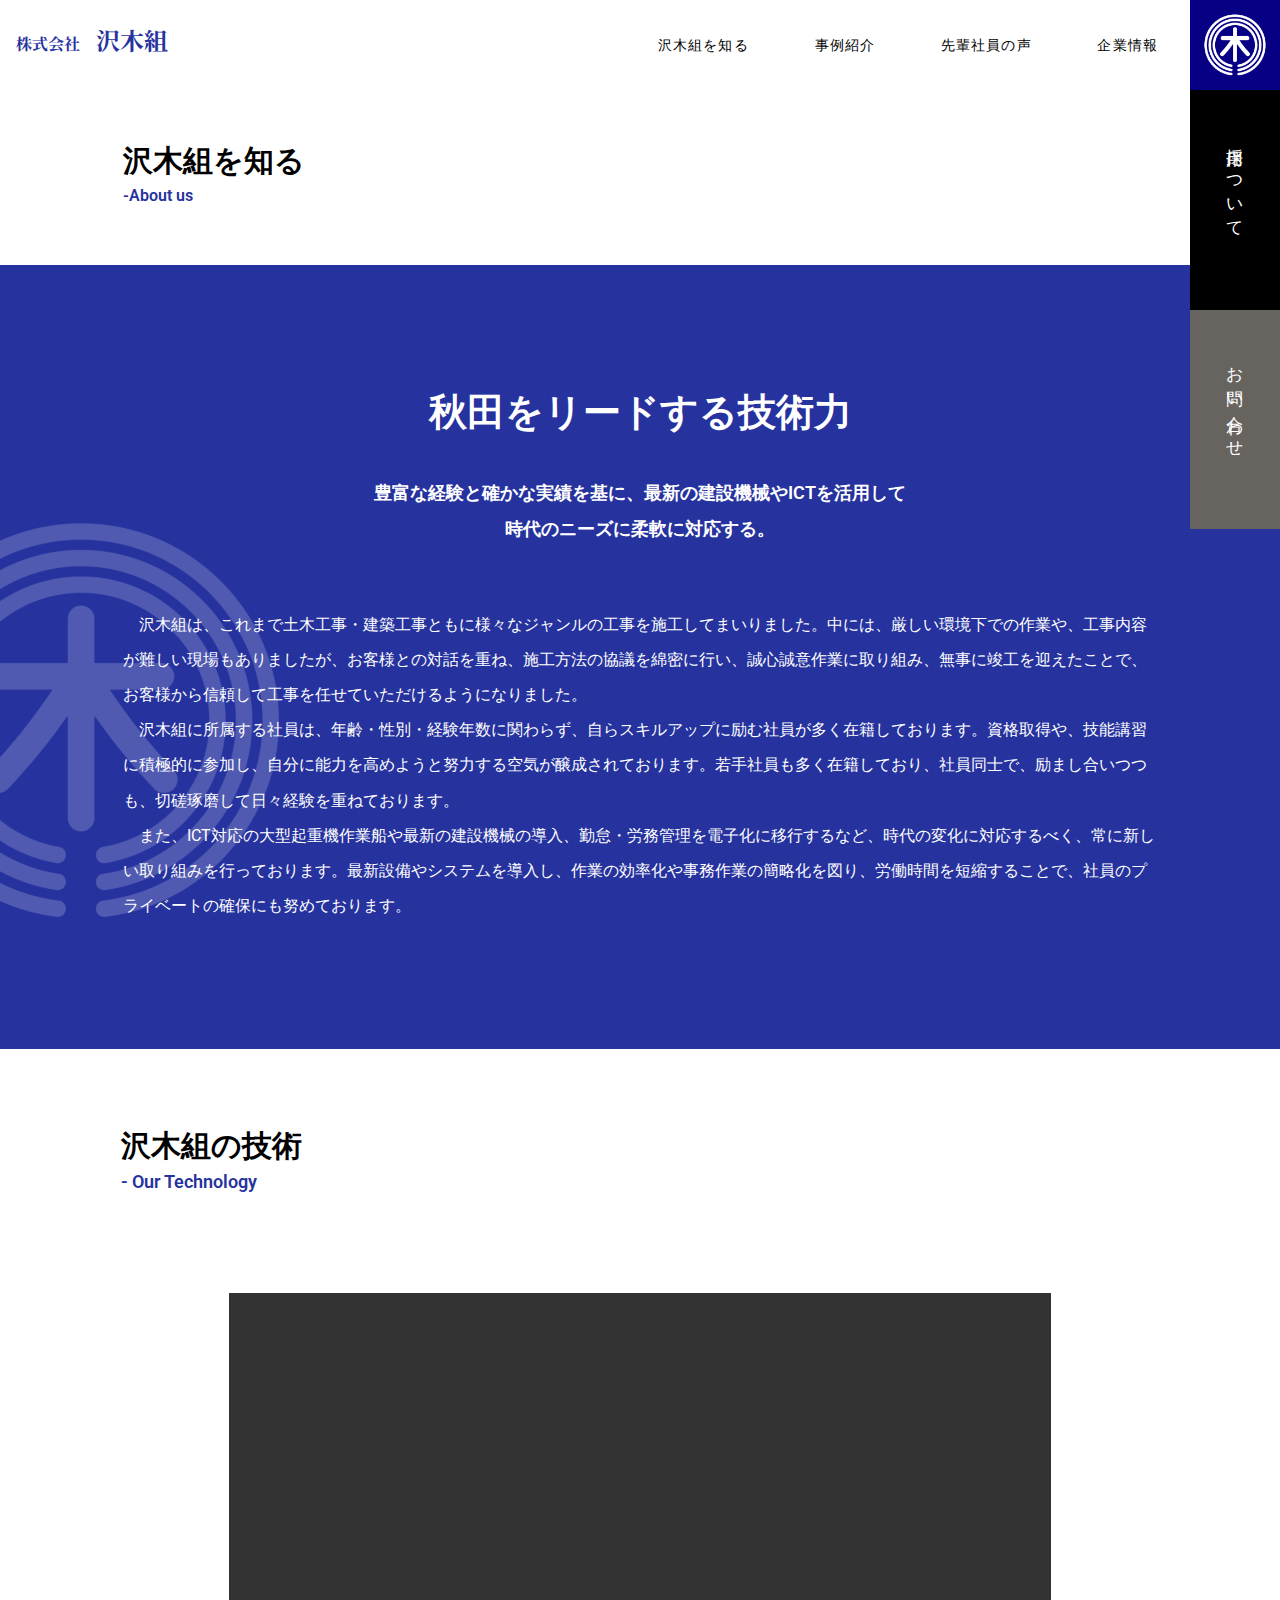
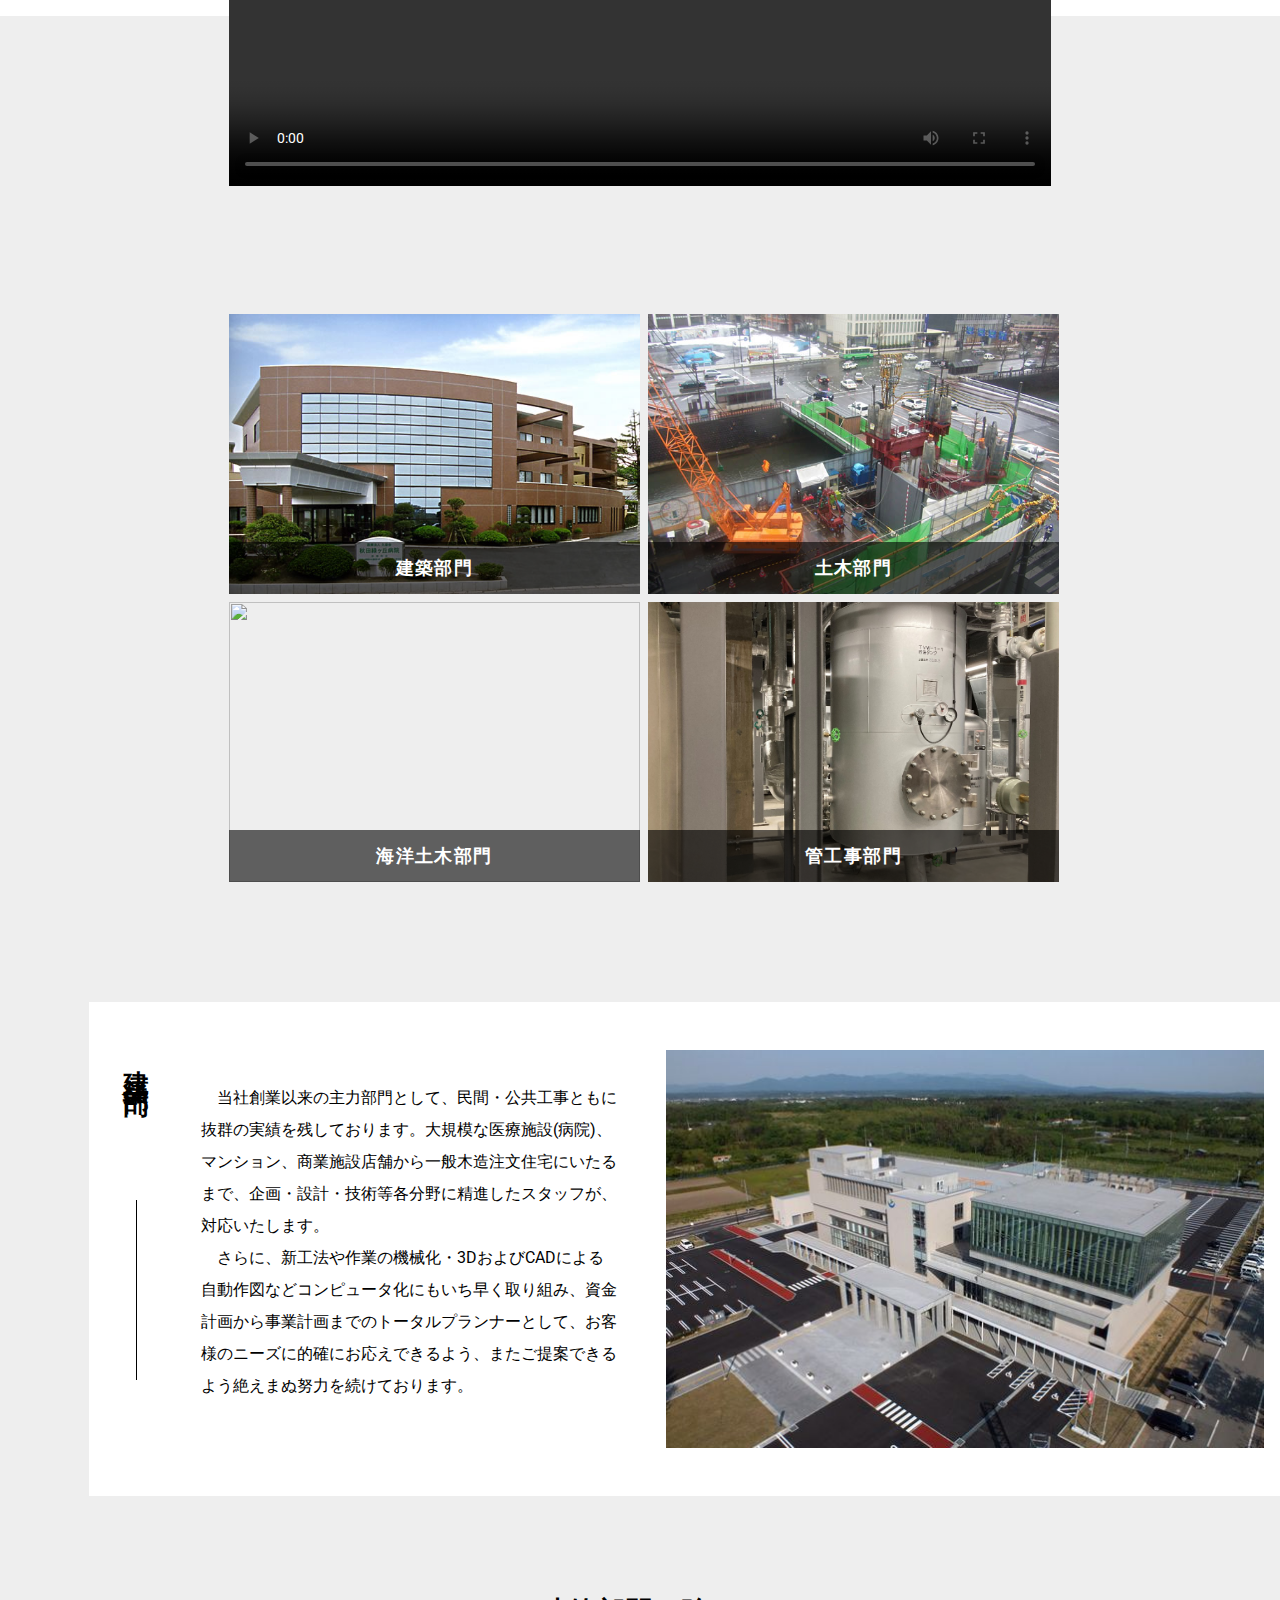
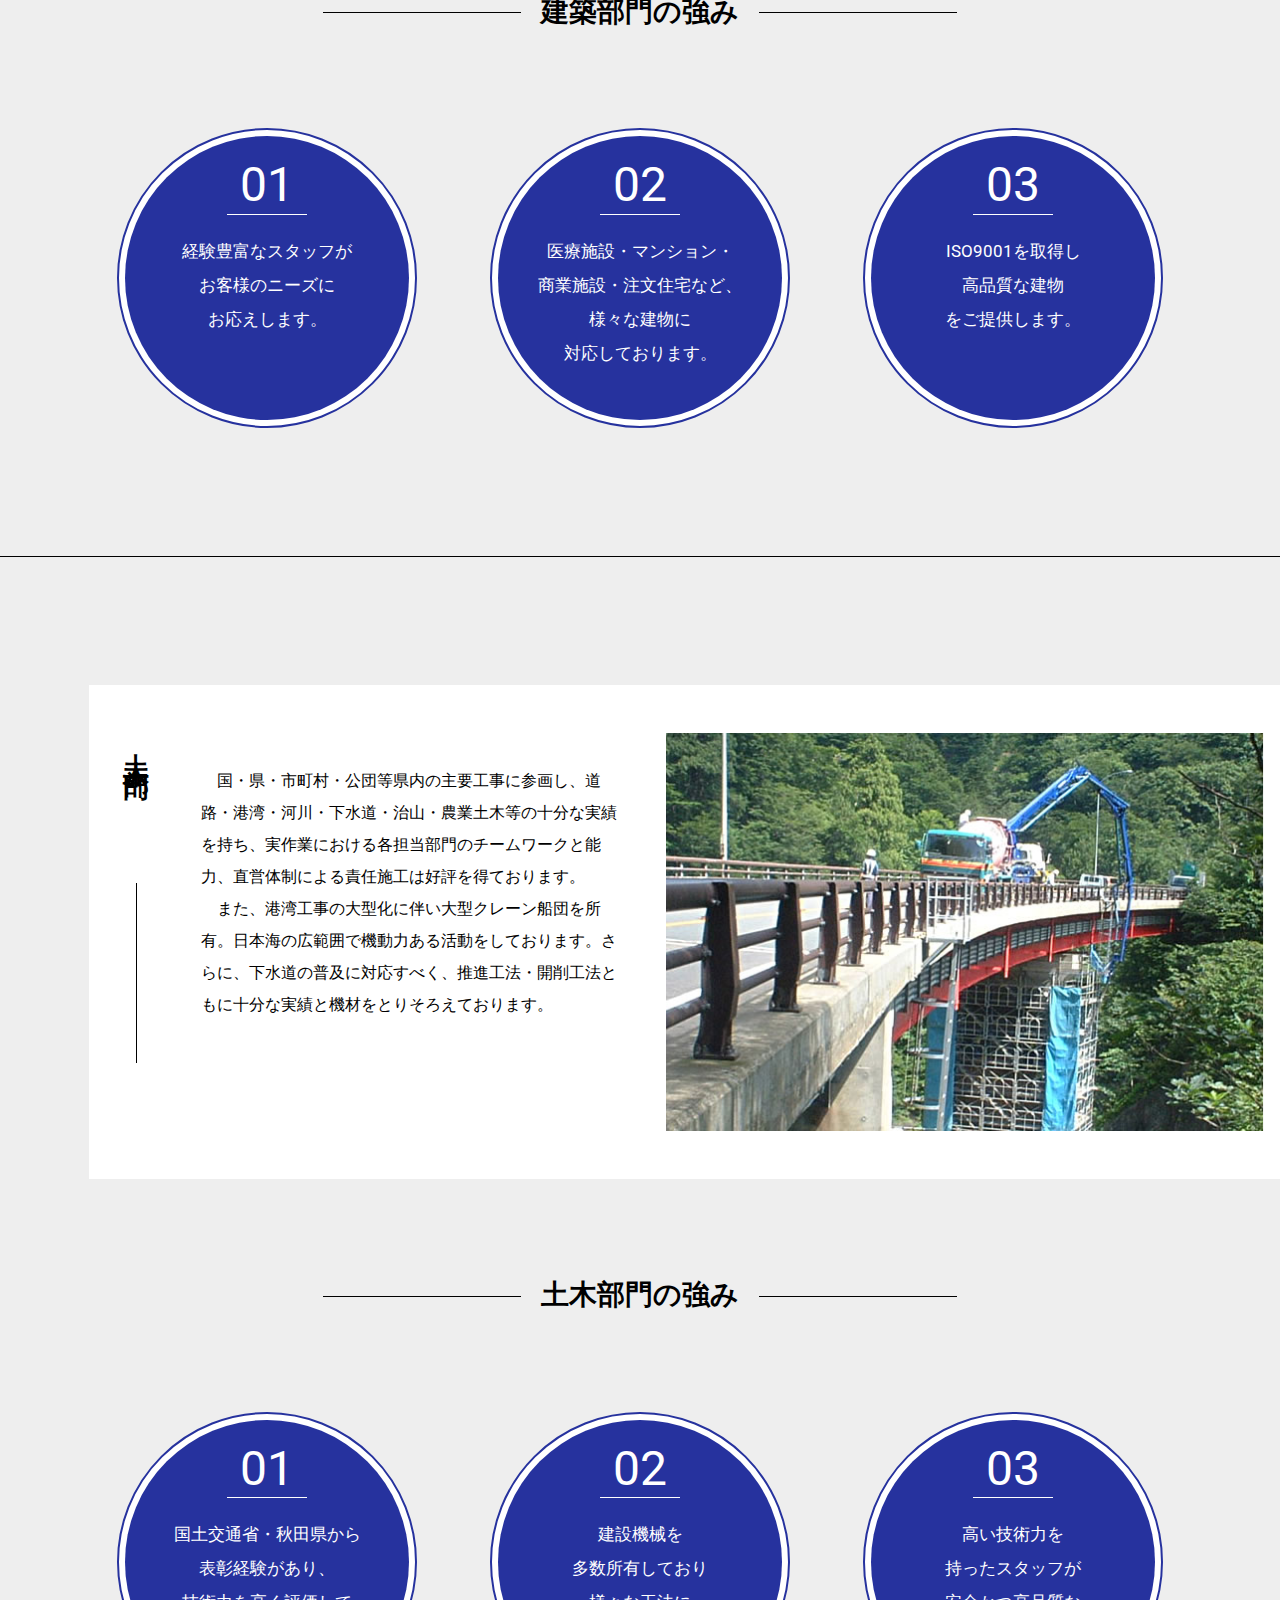
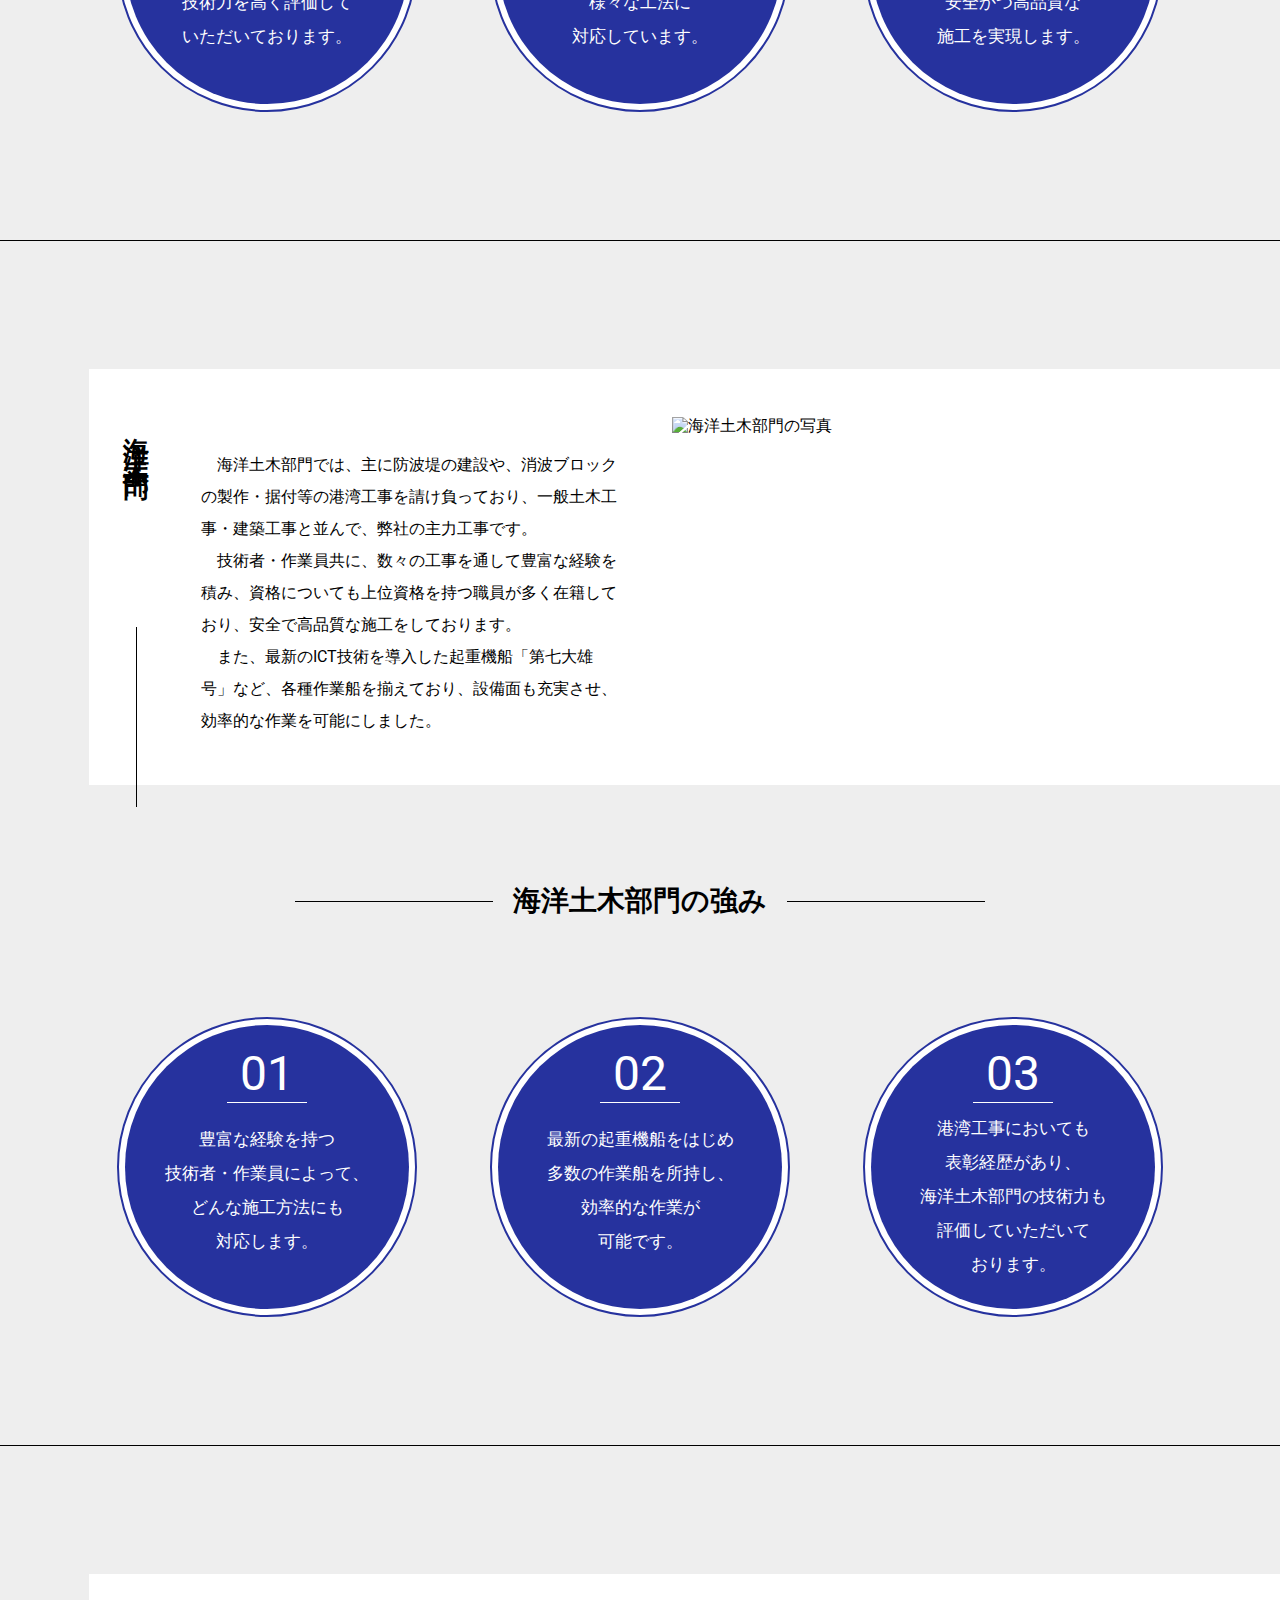
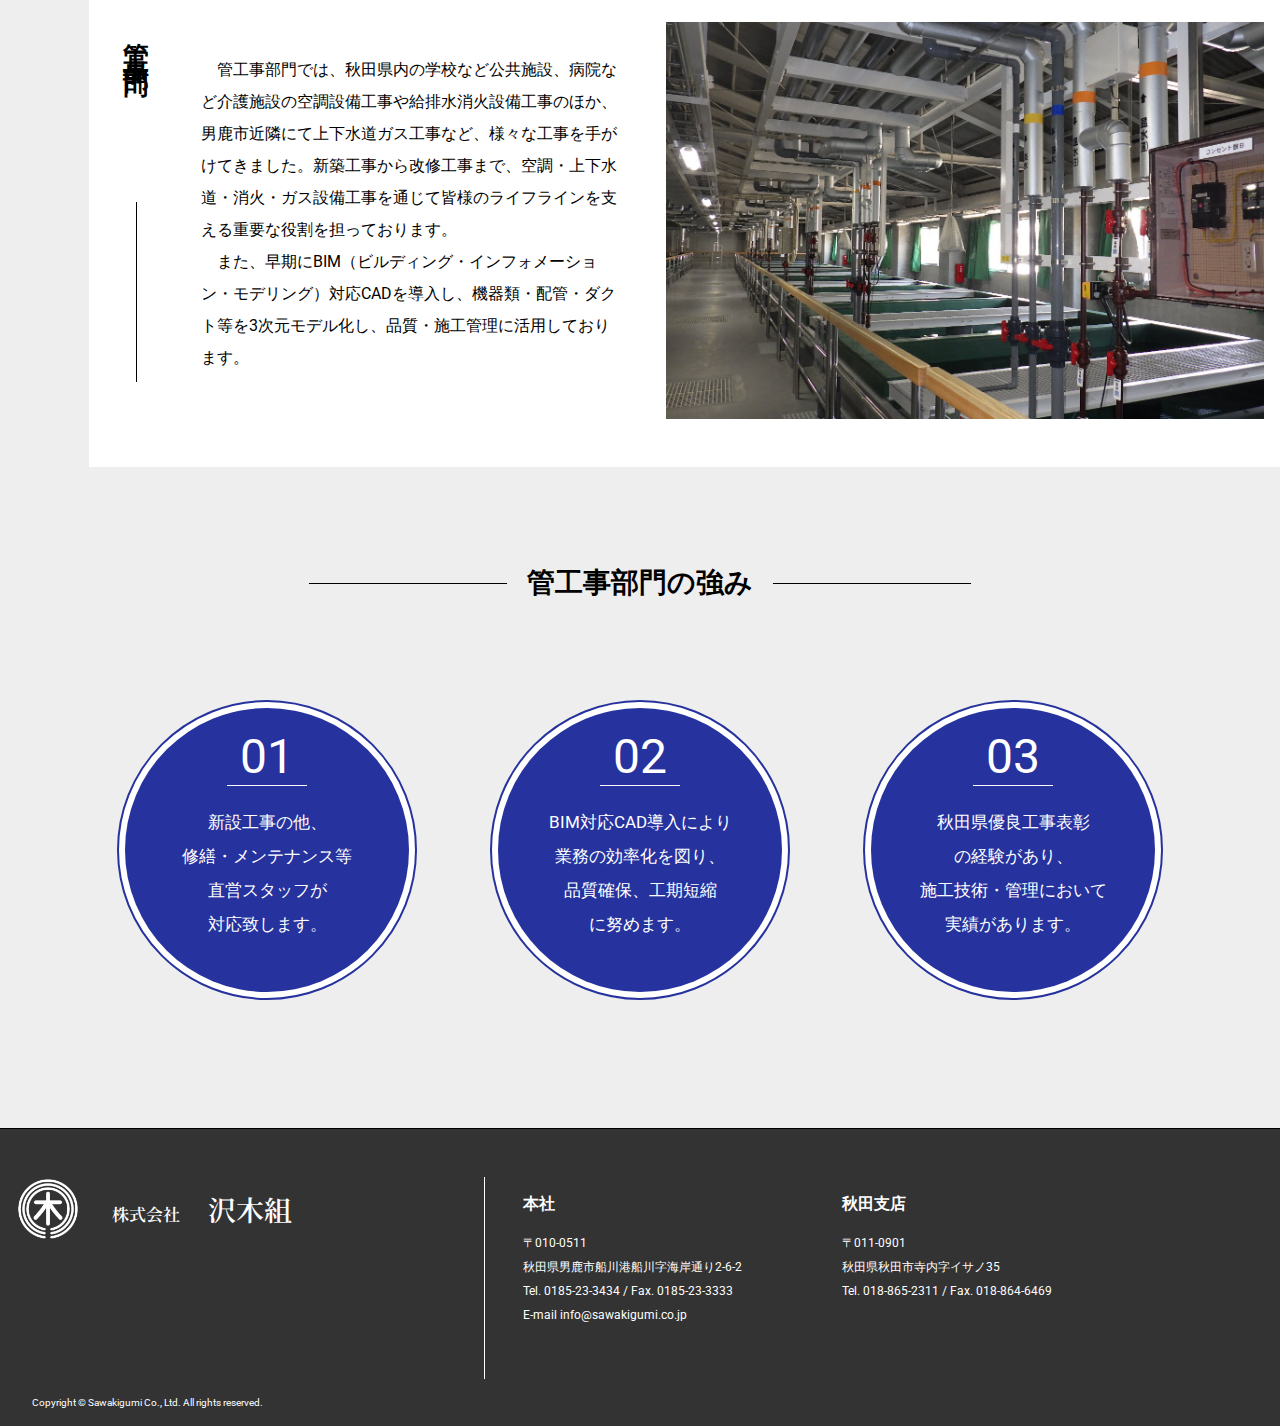
==== page/about.html @ 979fb6de "first" ====
<!DOCTYPE html>
<html lang="ja">

<head>
  <meta charset="UTF-8" />
  <meta http-equiv="X-UA-Compatible" content="IE=edge">
  <meta name="viewport" content="width=device-width, initial-scale=1">
  <title>株式会社　沢木組</title>
  <meta name="description" content="ページの説明">
  <meta property="og:url" content="https://">
  <meta property="og:type" content="website">
  <meta property="og:title" content="２０字以内">
  <meta property="og:description" content="９０字程度">
  <meta property="og:site_name" content="株式会社　沢木組">
  <meta property="og:image" content="シェア時画像url">
  <meta property="og:image:width" content="1200">
  <meta property="og:image:height" content="630">
  <link rel="icon" type="image/x-icon" sizes="32×32" href="../img/favicon.ico">
  <link rel="apple-touch-icon" sizes="180x180" href="../img/apple-touch-icon.png">
  <link rel="preconnect" href="https://fonts.googleapis.com">
  <link rel="preconnect" href="https://fonts.gstatic.com" crossorigin>
  <link
    href="https://fonts.googleapis.com/css2?family=Noto+Serif+JP:wght@400;500;600;700&family=Roboto:wght@400;500;700&display=swap"
    rel="stylesheet">
  <link rel="stylesheet" type="text/css" href="../css/reset.css">
  </link>
  <link rel="stylesheet" type="text/css" href="../css/style.css">
  </link>
  <link rel="stylesheet" type="text/css" href="../css/about.css">
  </link>
  <script src="https://code.jquery.com/jquery-3.6.3.min.js"
    integrity="sha256-pvPw+upLPUjgMXY0G+8O0xUf+/Im1MZjXxxgOcBQBXU=" crossorigin="anonymous">
    </script>
  <script type="text/javascript" src="../js/smooth-scroll.min.js"></script>
  <script src="../js/main.js"></script>
</head>

<body>
  <header class="header">
    <div class="header_top">
      <a href="home.html">
        <p class="header_title">
          株式会社　<span>沢木組</span>
        </p>
      </a>
      <div class="header_inner">
        <ul class="header_nav">
          <a href="about.html">
            <li>沢木組を知る</li>
          </a>
          <a href="jirei01.html">
            <li>事例紹介</li>
          </a>
          <a href="category.html">
            <li>先輩社員の声</li>
          </a>
          <a href="company.html">
            <li>企業情報</li>
          </a>
        </ul>
        <div>
          <a href="home.html" class="header_logo">
            <img src="../img/logo-icon-b.png" alt="ロゴ画像です">
          </a>
        </div>
      </div>
    </div>
    <div class="side">
      <ul class="side_nav">
        <li><a href="recruit.html">採用について</a></li>
        <li class="_gray"><a href="contact1.html">お問い合わせ</a></li>
      </ul>
    </div>
  </header>
  <header class="hamburger">
    <div class="openbtn">
      <span></span><span></span><span></span>
    </div>
    <nav class="gnav">
      <a href="home.html">
        
      </a>
      <ul class="list">
        <li class="list_item"><a href="about.html">ABOUT US</a></li>
        <li class="list_item"><a href="service.html">SERVICE</a></li>
        <li class="list_item"><a href="works.html">WORKS</a></li>
        <li class="list_item"><a href="topics.html">TOPICS</a></li>
        <li class="list_item"><a href="contact.html">CONTACT</a></li>
      </ul>
    </nav>
  </header>
  <main>
    <div class="breadcrumbs _white">
      <h1>沢木組を知る</h1>
      <p>-About us</p>
    </div>
    <div class="msg">
      <h2>秋田をリードする技術力</h2>
      <p class="msg_sub">
        豊富な経験と確かな実績を基に、最新の建設機械やICTを活用して<br>
        時代のニーズに柔軟に対応する。
      </p>
      <p class="msg_txt">
        　沢木組は、これまで土木工事・建築工事ともに様々なジャンルの工事を施工してまいりました。中には、厳しい環境下での作業や、工事内容が難しい現場もありましたが、お客様との対話を重ね、施工方法の協議を綿密に行い、誠心誠意作業に取り組み、無事に竣工を迎えたことで、お客様から信頼して工事を任せていただけるようになりました。<br>
        　沢木組に所属する社員は、年齢・性別・経験年数に関わらず、自らスキルアップに励む社員が多く在籍しております。資格取得や、技能講習に積極的に参加し、自分に能力を高めようと努力する空気が醸成されております。若手社員も多く在籍しており、社員同士で、励まし合いつつも、切磋琢磨して日々経験を重ねております。<br>
        　また、ICT対応の大型起重機作業船や最新の建設機械の導入、勤怠・労務管理を電子化に移行するなど、時代の変化に対応するべく、常に新しい取り組みを行っております。最新設備やシステムを導入し、作業の効率化や事務作業の簡略化を図り、労働時間を短縮することで、社員のプライベートの確保にも努めております。
      </p>
    </div>
    <div class="technology">
      <div class="technology_wrap">
        <div class="heading_l">
          <h2>沢木組の技術</h2>
          <p>- Our Technology</p>
        </div>
        <video playsinline controls class="subete_video" src="../movie/technology.mp4"></video>
        <ul class="technology_nav">
          <a href="#kenchiku">
            <li>
              <img src="../img/kenchiku1.jpeg" alt="">
              <p>建築部門</p>
            </li>
          </a>
          <a href="#doboku">
            <li>
              <img src="../img/doboku1.jpeg" alt="">
              <p>土木部門</p>
            </li>
          </a>
          <a href="#kaiyoudoboku">
            <li>
              <img src="../img/第七大雄号.jpg" alt="">
              <p>海洋土木部門</p>
            </li>
          </a>
          <a href="#kankouji">
            <li>
              <img src="../img/kankouji1.jpeg" alt="">
              <p>管工事部門</p>
            </li>
          </a>
        </ul>
      </div>
    </div>
    <div id="kenchiku" class="bumon">
      <div class="bumon_sec">
        <h3 class="bumon_title">建築部門</h3>
        <p class="bumon_txt">
          　当社創業以来の主力部門として、民間・公共工事ともに抜群の実績を残しております。大規模な医療施設(病院)、マンション、商業施設店舗から一般木造注文住宅にいたるまで、企画・設計・技術等各分野に精進したスタッフが、対応いたします。<br>
          　さらに、新工法や作業の機械化・3DおよびCADによる自動作図などコンピュータ化にもいち早く取り組み、資金計画から事業計画までのトータルプランナーとして、お客様のニーズに的確にお応えできるよう、またご提案できるよう絶えまぬ努力を続けております。
        </p>
        <img src="../img/kenchiku2.jpeg" alt="建築部門の写真" class="bumon_img">
      </div>
    </div>
    <div class="strong">
      <h3>建築部門の強み</h3>
      <ul class="strong_list">
        <li class="strong_item">
          <div class="strong_circle">
            <h4>01</h4>
            <p>
              経験豊富なスタッフが<br>
              お客様のニーズに<br>
              お応えします。
            </p>
          </div>
        </li>
        <li class="strong_item">
          <div class="strong_circle">
            <h4>02</h4>
            <p>
              医療施設・マンション・<br>
              商業施設・注文住宅など、<br>
              様々な建物に<br>
              対応しております。
            </p>
          </div>
        </li>
        <li class="strong_item">
          <div class="strong_circle">
            <h4>03</h4>
            <p>
              ISO9001を取得し<br>
              高品質な建物<br>
              をご提供します。
            </p>
          </div>
        </li>
      </ul>
    </div>
    <div id="doboku" class="bumon">
      <div class="bumon_sec">
        <h3 class="bumon_title">土木部門</h3>
        <p class="bumon_txt">
          　国・県・市町村・公団等県内の主要工事に参画し、道路・港湾・河川・下水道・治山・農業土木等の十分な実績を持ち、実作業における各担当部門のチームワークと能力、直営体制による責任施工は好評を得ております。<br>
          　また、港湾工事の大型化に伴い大型クレーン船団を所有。日本海の広範囲で機動力ある活動をしております。さらに、下水道の普及に対応すべく、推進工法・開削工法ともに十分な実績と機材をとりそろえております。
        </p>
        <img src="../img/doboku2.jpeg" alt="土木部門の写真" class="bumon_img">
      </div>
    </div>
    <div class="strong">
      <h3>土木部門の強み</h3>
      <ul class="strong_list">
        <li class="strong_item">
          <div class="strong_circle">
            <h4>01</h4>
            <p>
              国土交通省・秋田県から<br>
              表彰経験があり、<br>
              技術力を高く評価して<br>
              いただいております。
            </p>
          </div>
        </li>
        <li class="strong_item">
          <div class="strong_circle">
            <h4>02</h4>
            <p>
              建設機械を<br>
              多数所有しており<br>
              様々な工法に<br>
              対応しています。
            </p>
          </div>
        </li>
        <li class="strong_item">
          <div class="strong_circle">
            <h4>03</h4>
            <p>
              高い技術力を<br>
              持ったスタッフが<br>
              安全かつ高品質な<br>
              施工を実現します。
            </p>
          </div>
        </li>
      </ul>
    </div>
    <div id="kaiyoudoboku" class="bumon">
      <div class="bumon_sec">
        <h3 class="bumon_title kaiyoudoboku">海洋土木部門</h3>
        <p class="bumon_txt">
          　海洋土木部門では、主に防波堤の建設や、消波ブロックの製作・据付等の港湾工事を請け負っており、一般土木工事・建築工事と並んで、弊社の主力工事です。<br>
          　技術者・作業員共に、数々の工事を通して豊富な経験を積み、資格についても上位資格を持つ職員が多く在籍しており、安全で高品質な施工をしております。<br>
          　また、最新のICT技術を導入した起重機船「第七大雄号」など、各種作業船を揃えており、設備面も充実させ、効率的な作業を可能にしました。

        </p>
        <img src="../img/kaiyoudoboku2.jpg" alt="海洋土木部門の写真" class="bumon_img">
      </div>
    </div>
    <div class="strong">
      <h3>海洋土木部門の強み</h3>
      <ul class="strong_list">
        <li class="strong_item">
          <div class="strong_circle">
            <h4>01</h4>
            <p>
              豊富な経験を持つ<br>
              技術者・作業員によって、<br>
              どんな施工方法にも<br>
              対応します。
            </p>
          </div>
        </li>
        <li class="strong_item">
          <div class="strong_circle">
            <h4>02</h4>
            <p>
              最新の起重機船をはじめ<br>
              多数の作業船を所持し、<br>
              効率的な作業が<br>
              可能です。
            </p>
          </div>
        </li>
        <li class="strong_item">
          <div class="strong_circle">
            <h4>03</h4>
            <p class="_long">
              港湾工事においても<br>
              表彰経歴があり、<br>
              海洋土木部門の技術力も<br>
              評価していただいて<br>
              おります。
            </p>
          </div>
        </li>
      </ul>
    </div>
    <div id="kankouji" class="bumon">
      <div class="bumon_sec">
        <h3 class="bumon_title kankouji">管工事部門</h3>
        <p class="bumon_txt">
          　管工事部門では、秋田県内の学校など公共施設、病院など介護施設の空調設備工事や給排水消火設備工事のほか、男鹿市近隣にて上下水道ガス工事など、様々な工事を手がけてきました。新築工事から改修工事まで、空調・上下水道・消火・ガス設備工事を通じて皆様のライフラインを支える重要な役割を担っております。<br>
          　また、早期にBIM（ビルディング・インフォメーション・モデリング）対応CADを導入し、機器類・配管・ダクト等を3次元モデル化し、品質・施工管理に活用しております。
        </p>
        <img src="../img/kankouji2.jpg" alt="管工事部門の写真" class="bumon_img">
      </div>
    </div>
    <div class="strong">
      <h3>管工事部門の強み</h3>
      <ul class="strong_list">
        <li class="strong_item">
          <div class="strong_circle">
            <h4>01</h4>
            <p>
              新設工事の他、<br>
              修繕・メンテナンス等<br>
              直営スタッフが<br>
              対応致します。
            </p>
          </div>
        </li>
        <li class="strong_item">
          <div class="strong_circle">
            <h4>02</h4>
            <p>
              BIM対応CAD導入により<br>
              業務の効率化を図り、<br>
              品質確保、工期短縮<br>
              に努めます。
            </p>
          </div>
        </li>
        <li class="strong_item">
          <div class="strong_circle">
            <h4>03</h4>
            <p>
              秋田県優良工事表彰<br>
              の経験があり、<br>
              施工技術・管理において<br>
              実績があります。
            </p>
          </div>
        </li>
      </ul>
    </div>

  </main>
  <footer class="footer">
    <div class="footer_wrap">
      <img src="../img/logo-icon-g.png" alt="会社のロゴです" class="footer_logo">
      <p class="footer_company">株式会社<span>　沢木組</span></p>
      <div class="footer_right">
        <div class="footer_honsya">
          <h3>本社</h3>
          <p>
            〒010-0511<br>
            秋田県男鹿市船川港船川字海岸通り2-6-2<br>
            Tel. 0185-23-3434 / Fax. 0185-23-3333<br>
            E-mail info@sawakigumi.co.jp
          </p>
        </div>
        <div class="footer_shiten">
          <h3>秋田支店</h3>
          <p>
            〒011-0901<br>
            秋田県秋田市寺内字イサノ35<br>
            Tel. 018-865-2311 / Fax. 018-864-6469
          </p>
        </div>
      </div>
    </div>
    <p class="footer_copyright">Copyright © Sawakigumi Co., Ltd. All rights reserved.</p>
  </footer>
  </body>
  
  </html>
---- css/style.css ----
@charset "UTF-8";
@keyframes slideshow {
  /* 非表示状態からフェードインを開始する */
  0% {
    opacity: 0;
    transform: scale(1);
    /* ズームのための指定 */
  }
  /* フェードインを完了し完全表示する */
  6% {
    opacity: 1;
  }
  /* ここまで完全表示を維持したらフェードアウトを開始する */
  33% {
    opacity: 1;
  }
  /* フェードアウトを完了し非表示にする */
  44% {
    opacity: 0;
    transform: scale(1.1);
    /* ズームのための指定 */
  }
  100% {
    opacity: 0;
  }
}
@keyframes fadeIn {
  0% {
    opacity: 0;
  }
  100% {
    opacity: 1;
  }
}
@keyframes fadeOut {
  0% {
    opacity: 1;
  }
  100% {
    opacity: 0;
  }
}
.btn_blue {
  position: relative;
  color: #ffffff;
  font-size: 20px;
  font-size: 1.5625vw;
  font-weight: 600;
  letter-spacing: 0.1em;
  background-color: #26329E;
  padding: 0.9375vw;
  border: solid 0.234375vw #26329E;
  transition: 0.2s ease-in-out;
}
.btn_blue img {
  position: absolute;
  top: 50%;
  right: 1.09375vw;
  transform: translate(-50%, -50%);
  display: block;
  width: 1.25vw;
  height: 1.796875vw;
  transition: 0.2s ease-in-out;
}

.btn_blue:hover {
  color: #26329E;
  background-color: #ffffff;
}
.btn_blue:hover img:nth-of-type(2) {
  opacity: 0;
}

.heading_c {
  font-weight: 600;
}
.heading_c h2 {
  text-align: center;
  font-size: 48px;
  font-size: 3.75vw;
  padding-bottom: 1.40625vw;
}
.heading_c p {
  text-align: center;
  font-size: 24px;
  font-size: 1.875vw;
}

.heading_l {
  font-weight: 600;
}
.heading_l h2 {
  font-size: 30px;
  font-size: 2.34375vw;
  color: #000000;
  padding-bottom: 0.625vw;
}
.heading_l p {
  font-size: 18px;
  font-size: 1.40625vw;
  color: #26329E;
}

html {
  font-family: "Roboto", sans-serif;
  scroll-behavior: smooth;
}

/*! destyle.css v4.0.0 | MIT License | https://github.com/nicolas-cusan/destyle.css */
/* Reset box-model and set borders */
/* ============================================ */
*,
::before,
::after {
  box-sizing: border-box;
  border-style: solid;
  border-width: 0;
}

/* Document */
/* ============================================ */
/**
 * 1. Correct the line height in all browsers.
 * 2. Prevent adjustments of font size after orientation changes in iOS.
 * 3. Remove gray overlay on links for iOS.
 */
html {
  line-height: 1.15;
  /* 1 */
  -webkit-text-size-adjust: 100%;
  /* 2 */
  -webkit-tap-highlight-color: transparent;
  /* 3*/
}

/* Sections */
/* ============================================ */
/**
 * Remove the margin in all browsers.
 */
body {
  margin: 0;
}

/**
 * Render the `main` element consistently in IE.
 */
main {
  display: block;
}

/* Vertical rhythm */
/* ============================================ */
p,
table,
blockquote,
address,
pre,
iframe,
form,
figure,
dl {
  margin: 0;
}

/* Headings */
/* ============================================ */
h1,
h2,
h3,
h4,
h5,
h6 {
  font-size: inherit;
  font-weight: inherit;
  margin: 0;
}

/* Lists (enumeration) */
/* ============================================ */
ul,
ol {
  margin: 0;
  padding: 0;
  list-style: none;
}

/* Lists (definition) */
/* ============================================ */
dt {
  font-weight: bold;
}

dd {
  margin-left: 0;
}

/* Grouping content */
/* ============================================ */
/**
 * 1. Add the correct box sizing in Firefox.
 * 2. Show the overflow in Edge and IE.
 */
hr {
  box-sizing: content-box;
  /* 1 */
  height: 0;
  /* 1 */
  overflow: visible;
  /* 2 */
  border-top-width: 1px;
  margin: 0;
  clear: both;
  color: inherit;
}

/**
 * 1. Correct the inheritance and scaling of font size in all browsers.
 * 2. Correct the odd `em` font sizing in all browsers.
 */
pre {
  font-family: monospace, monospace;
  /* 1 */
  font-size: inherit;
  /* 2 */
}

address {
  font-style: inherit;
}

/* Text-level semantics */
/* ============================================ */
/**
 * Remove the gray background on active links in IE 10.
 */
a {
  background-color: transparent;
  text-decoration: none;
  color: inherit;
}

/**
 * 1. Remove the bottom border in Chrome 57-
 * 2. Add the correct text decoration in Chrome, Edge, IE, Opera, and Safari.
 */
abbr[title] {
  -webkit-text-decoration: underline dotted;
          text-decoration: underline dotted;
  /* 2 */
}

/**
 * Add the correct font weight in Chrome, Edge, and Safari.
 */
b,
strong {
  font-weight: bolder;
}

/**
 * 1. Correct the inheritance and scaling of font size in all browsers.
 * 2. Correct the odd `em` font sizing in all browsers.
 */
code,
kbd,
samp {
  font-family: monospace, monospace;
  /* 1 */
  font-size: inherit;
  /* 2 */
}

/**
 * Add the correct font size in all browsers.
 */
small {
  font-size: 80%;
}

/**
 * Prevent `sub` and `sup` elements from affecting the line height in
 * all browsers.
 */
sub,
sup {
  font-size: 75%;
  line-height: 0;
  position: relative;
  vertical-align: baseline;
}

sub {
  bottom: -0.25em;
}

sup {
  top: -0.5em;
}

/* Replaced content */
/* ============================================ */
/**
 * Prevent vertical alignment issues.
 */
svg,
img,
embed,
object,
iframe {
  vertical-align: bottom;
}

/* Forms */
/* ============================================ */
/**
 * Reset form fields to make them styleable.
 * 1. Make form elements stylable across systems iOS especially.
 * 2. Inherit text-transform from parent.
 */
button,
input,
optgroup,
select,
textarea {
  -webkit-appearance: none;
  /* 1 */
  -moz-appearance: none;
       appearance: none;
  vertical-align: middle;
  color: inherit;
  font: inherit;
  background: transparent;
  padding: 0;
  margin: 0;
  border-radius: 0;
  text-align: inherit;
  text-transform: inherit;
  /* 2 */
}

/**
 * Correct cursors for clickable elements.
 */
button,
[type=button],
[type=reset],
[type=submit] {
  cursor: pointer;
}

button:disabled,
[type=button]:disabled,
[type=reset]:disabled,
[type=submit]:disabled {
  cursor: default;
}

/**
 * Improve outlines for Firefox and unify style with input elements & buttons.
 */
:-moz-focusring {
  outline: auto;
}

select:disabled {
  opacity: inherit;
}

/**
 * Remove padding
 */
option {
  padding: 0;
}

/**
 * Reset to invisible
 */
fieldset {
  margin: 0;
  padding: 0;
  min-width: 0;
}

legend {
  padding: 0;
}

/**
 * Add the correct vertical alignment in Chrome, Firefox, and Opera.
 */
progress {
  vertical-align: baseline;
}

/**
 * Remove the default vertical scrollbar in IE 10+.
 */
textarea {
  overflow: auto;
}

/**
 * Correct the cursor style of increment and decrement buttons in Chrome.
 */
[type=number]::-webkit-inner-spin-button,
[type=number]::-webkit-outer-spin-button {
  height: auto;
}

/**
 * Correct the outline style in Safari.
 */
[type=search] {
  outline-offset: -2px;
  /* 1 */
}

/**
 * Remove the inner padding in Chrome and Safari on macOS.
 */
[type=search]::-webkit-search-decoration {
  -webkit-appearance: none;
}

/**
 * 1. Correct the inability to style clickable types in iOS and Safari.
 * 2. Fix font inheritance.
 */
::-webkit-file-upload-button {
  -webkit-appearance: button;
  /* 1 */
  font: inherit;
  /* 2 */
}

/**
 * Fix appearance for Firefox
 */
[type=number] {
  -moz-appearance: textfield;
}

/**
 * Clickable labels
 */
label[for] {
  cursor: pointer;
}

/* Interactive */
/* ============================================ */
/*
 * Add the correct display in Edge, IE 10+, and Firefox.
 */
details {
  display: block;
}

/*
 * Add the correct display in all browsers.
 */
summary {
  display: list-item;
}

/*
 * Remove outline for editable content.
 */
[contenteditable]:focus {
  outline: auto;
}

/* Tables */
/* ============================================ */
/**
1. Correct table border color inheritance in all Chrome and Safari.
*/
table {
  border-color: inherit;
  /* 1 */
  border-collapse: collapse;
}

caption {
  text-align: left;
}

td,
th {
  vertical-align: top;
  padding: 0;
}

th {
  text-align: left;
  font-weight: bold;
}

.header {
  position: fixed;
  top: 0;
  left: 0;
  z-index: 100;
  width: 100vw;
  overflow: hidden;
}
.header_top {
  width: 100vw;
  display: flex;
  justify-content: space-between;
  background-color: #ffffff;
}
@media screen and (max-width: 960px) {
  .header_top {
    flex-direction: row-reverse;
    justify-content: start;
  }
}
.header_top._active {
  background-color: #080084;
}
.header_title {
  font-family: "Noto Serif JP", serif;
  color: #26329E;
  font-weight: bold;
  line-height: 6.25vw;
  font-size: 16px;
  font-size: 1.25vw;
  padding-left: 1.25vw;
}
@media screen and (max-width: 960px) {
  .header_title {
    line-height: 10.4166666667vw;
    font-size: 16px;
    font-size: 2.0833333333vw;
    padding-left: 2.0833333333vw;
  }
}
.header_title span {
  font-size: 24px;
  font-size: 1.875vw;
}
@media screen and (max-width: 960px) {
  .header_title span {
    font-size: 24px;
    font-size: 3.125vw;
  }
}
.header_inner {
  display: inline-flex;
}
.header_nav {
  display: inline-flex;
  justify-content: space-between;
  width: 39.0625vw;
  margin-right: 2.5vw;
}
.header_nav li {
  font-size: 14px;
  font-size: 1.09375vw;
  letter-spacing: 0.08em;
  font-weight: 500;
  line-height: 7.03125vw;
}
@media screen and (max-width: 960px) {
  .header_nav {
    display: none;
  }
}
.header_logo {
  background-color: #080084;
  display: flex;
  justify-content: center;
  align-items: center;
  width: 7.03125vw;
  height: 7.03125vw;
}
@media screen and (max-width: 960px) {
  .header_logo {
    width: 11.71875vw;
    height: 11.71875vw;
  }
}
.header_logo img {
  display: block;
  width: 5.15625vw;
  height: 5.15625vw;
}
@media screen and (max-width: 960px) {
  .header_logo img {
    width: 8.59375vw;
    height: 8.59375vw;
  }
}

.hamburger {
  display: none;
}
@media screen and (max-width: 960px) {
  .hamburger {
    position: relative;
    display: block;
    height: 11.71875vw;
  }
}

.openbtn {
  position: fixed;
  top: 0;
  right: 0;
  width: 10.15625vw;
  height: 10.15625vw;
  margin: 0.78125vw;
  background-color: #ffffff;
  border: solid 0.2604166667vw #080084;
  border-radius: 50%;
  z-index: 100;
}
.openbtn_wrap {
  position: relative;
  z-index: 99;
  width: 100%;
  height: 100%;
}
.openbtn_wrap span {
  display: block;
  position: absolute;
  width: 5.7291666667vw;
  height: 0.2604166667vw;
  background-color: #080084;
  margin: 1.953125vw;
  top: 0.5208333333vw;
}
.openbtn_wrap span:nth-child(2) {
  top: 1.5625vw;
}
.openbtn_wrap .openbtn_txt {
  position: absolute;
  top: 3.2552083333vw;
  color: #26329E;
  margin: 1.953125vw;
  font-size: 14px;
  font-size: 1.8229166667vw;
  letter-spacing: 0.08em;
}

.gnav {
  display: none;
}

.side {
  position: fixed;
  z-index: 100;
  top: 7.03125vw;
  right: 0;
  float: right;
}
.side_nav {
  display: grid;
  grid-template-rows: 1fr 1fr;
}
.side_nav li {
  position: relative;
  display: block;
  width: 7.03125vw;
  height: 17.1484375vw;
  color: #ffffff;
  background-color: #000000;
}
.side_nav li a {
  font-size: 17px;
  font-size: 1.328125vw;
  font-weight: 400;
  letter-spacing: 0.2em;
  display: inline-block;
  writing-mode: vertical-rl;
  line-height: 7.03125vw;
  padding-top: 3.515625vw;
  padding-bottom: 2.8125vw;
}
.side_nav ._gray {
  background-color: #67635F;
}
@media screen and (max-width: 960px) {
  .side {
    display: none;
  }
}

.breadcrumbs {
  padding: 11.25vw 0 4.6875vw 9.609375vw;
  color: #ffffff;
  background-color: #26329E;
}
.breadcrumbs h1 {
  font-size: 30px;
  font-size: 2.34375vw;
  font-weight: 600;
}
.breadcrumbs p {
  font-size: 16px;
  font-size: 1.25vw;
  font-weight: 600;
  margin-top: 0.625vw;
}
.breadcrumbs._white {
  color: #000000;
  background-color: #ffffff;
}
.breadcrumbs._white p {
  color: #26329E;
}

.contact {
  position: relative;
  background-image: url(../img/contact.jpg);
  background-size: cover;
  background-position: 60% 30%;
  z-index: 1;
}
.contact::before {
  content: "";
  position: absolute;
  width: 100%;
  height: 100%;
  background-color: #26329E;
  opacity: 0.6;
  overflow: hidden;
  z-index: 1;
}
.contact_wrap {
  position: relative;
  padding: 6.25vw 18.75vw;
  z-index: 2;
}
.contact .heading_c {
  color: #ffffff;
}
.contact_box {
  display: grid;
  grid-template-columns: 1fr 1fr;
  height: 16.328125vw;
  margin-top: 3.75vw;
}
.contact_left {
  border: solid 0.15625vw #ffffff;
  width: 100%;
  height: 100%;
  display: flex;
  flex-direction: column;
  justify-content: center;
  align-items: center;
  transition: ease 0.2s;
}
.contact_left p {
  width: 100%;
  color: #ffffff;
  text-align: center;
  font-size: 24px;
  font-size: 1.875vw;
  font-weight: 600;
  line-height: 1.6em;
  transition: ease 0.2s;
}
.contact_left p span {
  font-size: 48px;
  font-size: 3.75vw;
}
.contact_left .contact_arrow {
  display: block;
  width: 3.75vw;
  height: 3.75vw;
  margin-top: 1.40625vw;
  transition: ease 0.2s;
}
.contact_left .contact_arrow._hover {
  display: none;
  transition: ease 0.2s;
}
.contact a {
  position: relative;
  z-index: 4;
}
.contact a:hover .contact_left {
  background-color: #26329E;
  border: solid 0.15625vw #26329E;
}
.contact a:hover p {
  transform: scale(0.9, 0.9);
}
.contact a:hover .contact_arrow {
  transform: scale(1.16, 1.16);
}
.contact_right {
  width: 100%;
  height: 100%;
  display: flex;
  flex-direction: column;
  justify-content: center;
  align-items: center;
  background-color: #ffffff;
}
.contact_right p {
  width: 100%;
  color: #26329E;
  text-align: center;
  font-size: 24px;
  font-size: 1.875vw;
  font-weight: 600;
  line-height: 1.6em;
}
.contact_right p:nth-child(2) {
  margin-top: 2.5vw;
}

.footer {
  background-color: #333333;
  padding: 3.75vw 1.25vw 0 1.25vw;
}
.footer_wrap {
  display: flex;
}
.footer_logo {
  display: block;
  width: 5vw;
  height: 5vw;
}
.footer_company {
  height: 15.78125vw;
  color: #ffffff;
  font-size: 17px;
  font-size: 1.328125vw;
  font-family: "Noto Serif JP", serif;
  font-weight: 600;
  padding-top: 1.25vw;
  padding-left: 2.5vw;
  padding-right: 15vw;
  border-right: solid 0.078125vw #ffffff;
}
.footer_company span {
  font-size: 28px;
  font-size: 2.1875vw;
}
.footer_right {
  display: flex;
}
.footer_honsya {
  color: #ffffff;
  padding-left: 2.96875vw;
}
.footer_honsya h3 {
  margin-top: 1.40625vw;
  margin-bottom: 1.40625vw;
  font-size: 16px;
  font-size: 1.25vw;
  font-weight: 600;
}
.footer_honsya p {
  font-size: 12px;
  font-size: 0.9375vw;
  font-weight: 400;
  line-height: 2em;
}
.footer_shiten {
  color: #ffffff;
  padding-left: 7.8125vw;
}
.footer_shiten h3 {
  margin-top: 1.40625vw;
  margin-bottom: 1.40625vw;
  font-size: 16px;
  font-size: 1.25vw;
  font-weight: 600;
}
.footer_shiten p {
  font-size: 12px;
  font-size: 0.9375vw;
  font-weight: 400;
  line-height: 2em;
}
.footer_copyright {
  color: #ffffff;
  font-size: 10px;
  font-size: 0.78125vw;
  padding: 1.40625vw 1.25vw;
}
---- css/about.css ----
@charset "UTF-8";
@keyframes slideshow {
  /* 非表示状態からフェードインを開始する */
  0% {
    opacity: 0;
    transform: scale(1);
    /* ズームのための指定 */
  }
  /* フェードインを完了し完全表示する */
  6% {
    opacity: 1;
  }
  /* ここまで完全表示を維持したらフェードアウトを開始する */
  33% {
    opacity: 1;
  }
  /* フェードアウトを完了し非表示にする */
  44% {
    opacity: 0;
    transform: scale(1.1);
    /* ズームのための指定 */
  }
  100% {
    opacity: 0;
  }
}
@keyframes fadeIn {
  0% {
    opacity: 0;
  }
  100% {
    opacity: 1;
  }
}
@keyframes fadeOut {
  0% {
    opacity: 1;
  }
  100% {
    opacity: 0;
  }
}
.msg {
  position: relative;
  z-index: -1;
  padding: 9.84375vw 9.609375vw;
  background-color: #26329E;
  color: #ffffff;
  font-weight: 600;
  text-align: center;
}
.msg h2 {
  font-size: 38px;
  font-size: 2.96875vw;
}
.msg_sub {
  font-size: 18px;
  font-size: 1.40625vw;
  line-height: 2em;
  margin-top: 3.125vw;
}
.msg_txt {
  text-align: left;
  font-size: 16px;
  font-size: 1.25vw;
  font-weight: 400;
  line-height: 2.2em;
  margin-top: 4.6875vw;
}
.msg::after {
  content: "";
  position: absolute;
  top: 19.84375vw;
  left: -9.375vw;
  z-index: -1;
  width: 31.25vw;
  height: 31.25vw;
  background-image: url(../img/about1.jpg);
  background-size: contain;
}

.technology {
  position: relative;
  background-color: #eeeeee;
}
.technology::before {
  content: "";
  position: absolute;
  width: 100%;
  height: 44.296875vw;
  background-color: #ffffff;
}
.technology_wrap {
  position: relative;
  z-index: 2;
  padding-top: 6.25vw;
  padding-left: 9.453125vw;
  padding-right: 9.453125vw;
}
.technology video {
  display: block;
  width: 64.21875vw;
  height: 38.515625vw;
  margin: 7.8125vw auto 10vw;
}
.technology_nav {
  display: block;
  width: 64.21875vw;
  height: 43.75vw;
  margin: 0 auto;
  display: grid;
  grid-template-columns: 50% 50%;
  grid-template-rows: 50% 50%;
  gap: 0.625vw 0.625vw;
}
.technology_nav li {
  display: block;
  overflow: hidden;
  width: 100%;
  height: 100%;
  position: relative;
  background-size: cover;
  transition: 0.3s ease;
}
.technology_nav li img {
  display: block;
  width: 100%;
  height: 100%;
  transition: 0.4s;
  -o-object-fit: cover;
     object-fit: cover;
}
.technology_nav li img:hover {
  transform: scale(1.06);
  opacity: 0.8;
}
.technology_nav li p {
  position: absolute;
  width: 100%;
  bottom: 0;
  color: #ffffff;
  font-size: 18px;
  font-size: 1.40625vw;
  font-weight: 600;
  text-align: center;
  letter-spacing: 0.08em;
  line-height: 4.0625vw;
  background-color: rgba(0, 0, 0, 0.6);
}

.bumon {
  background-color: #eeeeee;
  padding-top: 10vw;
  padding-left: 6.953125vw;
}
.bumon_sec {
  display: flex;
  background-color: #ffffff;
  padding-left: 2.5vw;
  padding-right: 1.25vw;
  padding-bottom: 3.75vw;
}
.bumon_title {
  position: relative;
  writing-mode: vertical-rl;
  font-size: 26px;
  font-size: 2.03125vw;
  font-weight: 600;
  letter-spacing: 0.3em;
  margin-top: 3.75vw;
}
.bumon_title::before {
  content: "";
  position: absolute;
  display: block;
  width: 0.078125vw;
  height: 14.0625vw;
  background-color: #000000;
  left: 50%;
  top: 11.71875vw;
}
.bumon_title.kaiyoudoboku::before {
  top: 16.40625vw;
}
.bumon_title.kankouji::before {
  top: 14.0625vw;
}
.bumon_txt {
  font-size: 16px;
  font-size: 1.25vw;
  line-height: 2em;
  width: 33.359375vw;
  margin-top: 6.25vw;
  margin-left: 3.90625vw;
}
.bumon_img {
  display: block;
  margin-top: 3.75vw;
  margin-left: 3.75vw;
  width: 46.71875vw;
  height: auto;
}

.strong {
  background-color: #eeeeee;
  display: flex;
  flex-direction: column;
  align-items: center;
  padding-top: 7.8125vw;
  padding-bottom: 10vw;
  border-bottom: solid 0.078125vw #000000;
}
.strong h3 {
  display: inline-block;
  position: relative;
  font-size: 28px;
  font-size: 2.1875vw;
  font-weight: 600;
  padding: 0 0.78125vw;
}
.strong h3::before {
  content: "";
  position: absolute;
  display: block;
  width: 15.46875vw;
  height: 0.078125vw;
  top: 50%;
  right: -0.78125vw;
  transform: translateX(100%);
  background-color: #000000;
}
.strong h3::after {
  content: "";
  position: absolute;
  display: block;
  width: 15.46875vw;
  height: 0.078125vw;
  top: 50%;
  left: -0.78125vw;
  transform: translateX(-100%);
  background-color: #000000;
}
.strong_list {
  margin-top: 7.8125vw;
  width: 81.71875vw;
  display: flex;
  justify-content: space-between;
}
.strong_item {
  position: relative;
  display: block;
  width: 23.4375vw;
  height: 23.4375vw;
  background-color: #ffffff;
  border: solid 0.15625vw #26329E;
  border-radius: 50%;
  padding: 0.46875vw;
}
.strong_circle {
  width: 100%;
  height: 100%;
  background-color: #26329E;
  border-radius: 50%;
}
.strong h4 {
  position: relative;
  color: #ffffff;
  text-align: center;
  font-size: 48px;
  font-size: 3.75vw;
  padding-top: 1.640625vw;
}
.strong h4::after {
  content: "";
  display: block;
  position: absolute;
  z-index: 2;
  width: 6.25vw;
  height: 0.078125vw;
  bottom: -0.15625vw;
  left: 50%;
  transform: translateX(-50%);
  background-color: #ffffff;
}
.strong p {
  color: #ffffff;
  text-align: center;
  font-size: 17px;
  font-size: 1.328125vw;
  line-height: 2em;
  padding-top: 1.640625vw;
}
.strong ._long {
  padding-top: 0.78125vw;
}
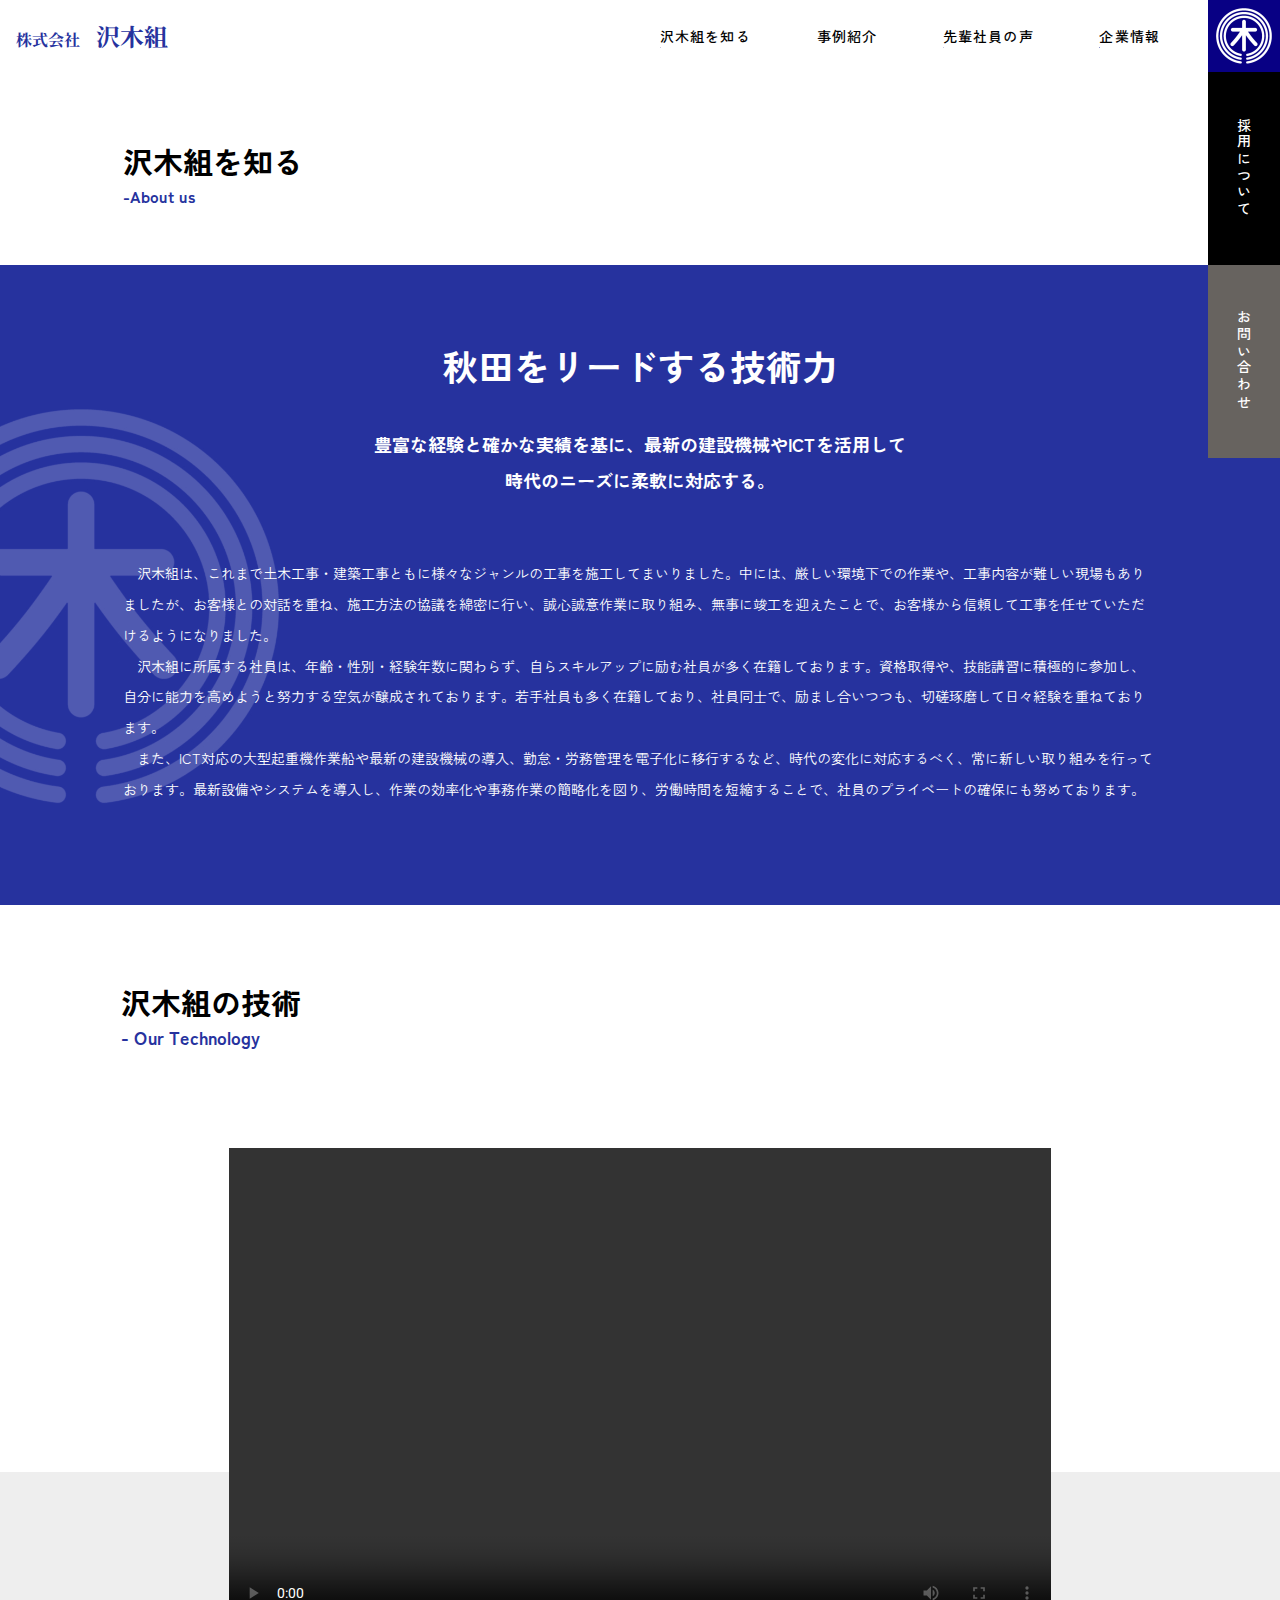
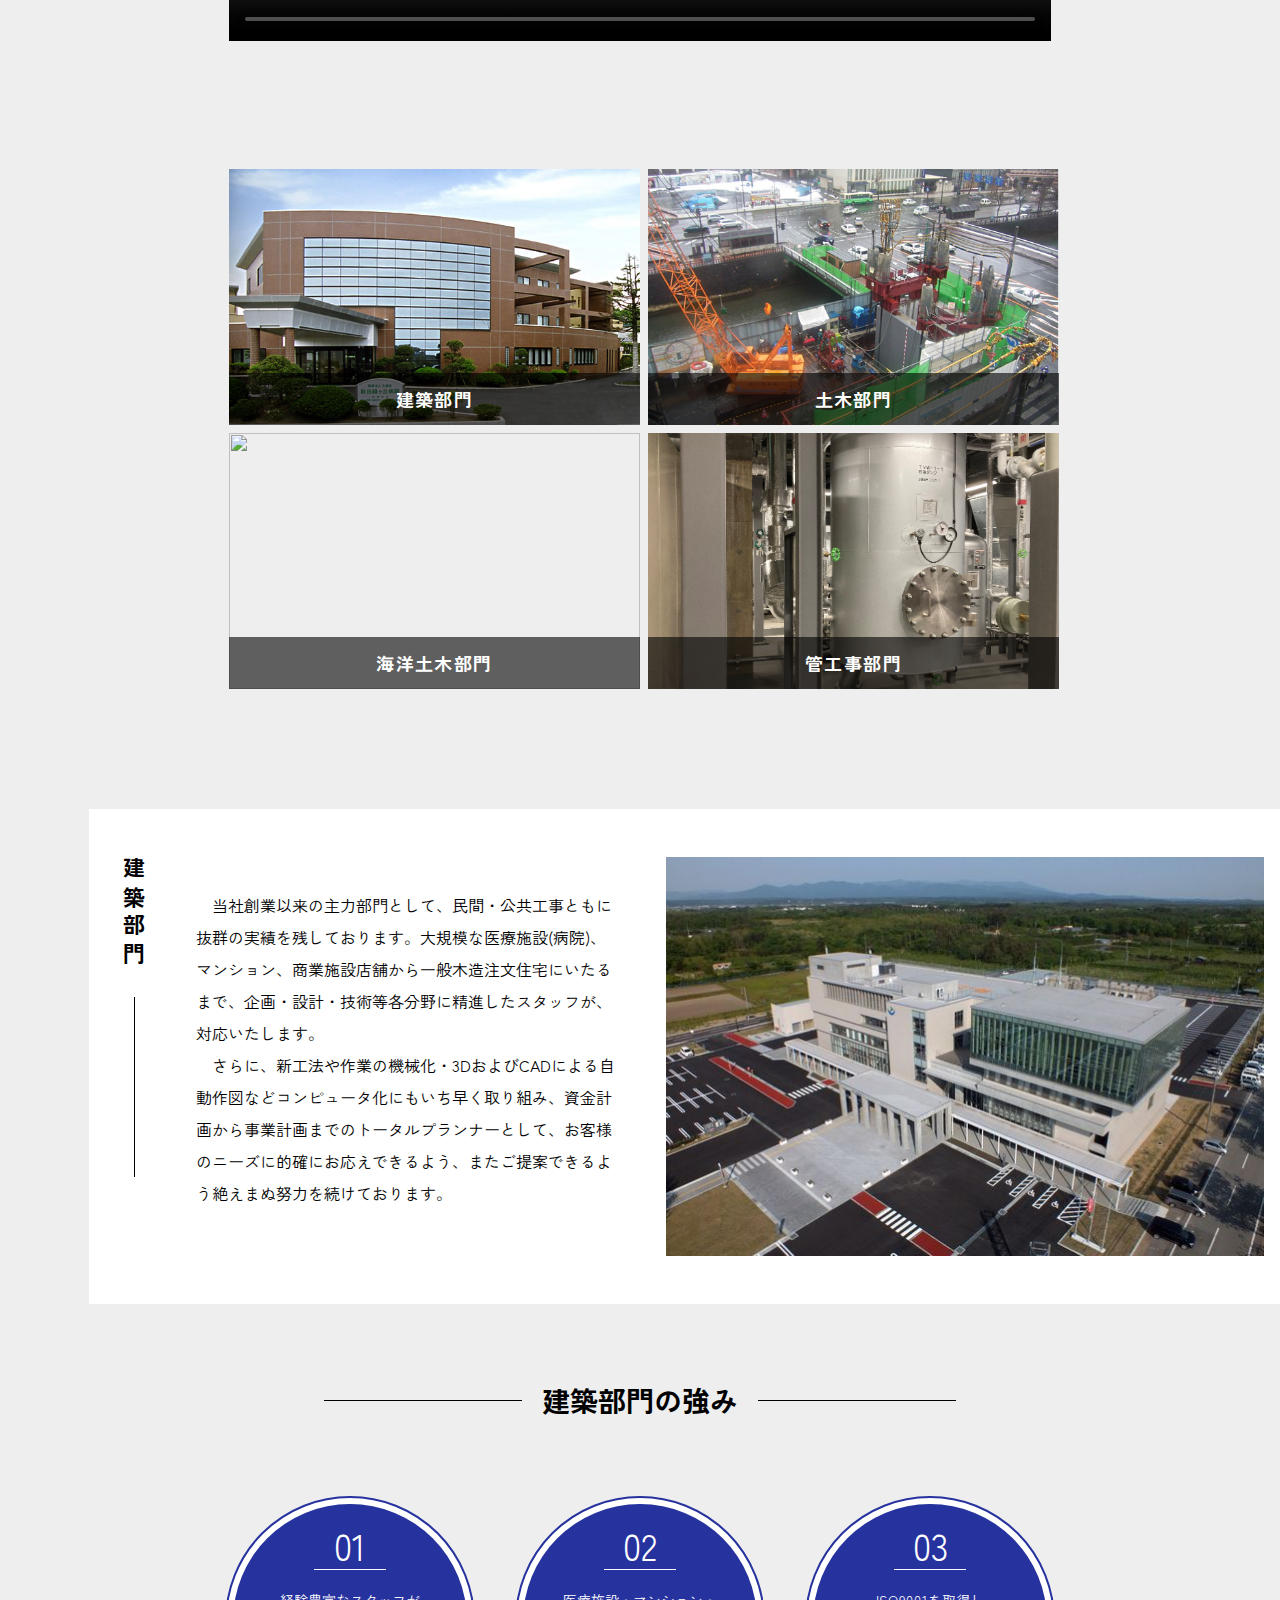
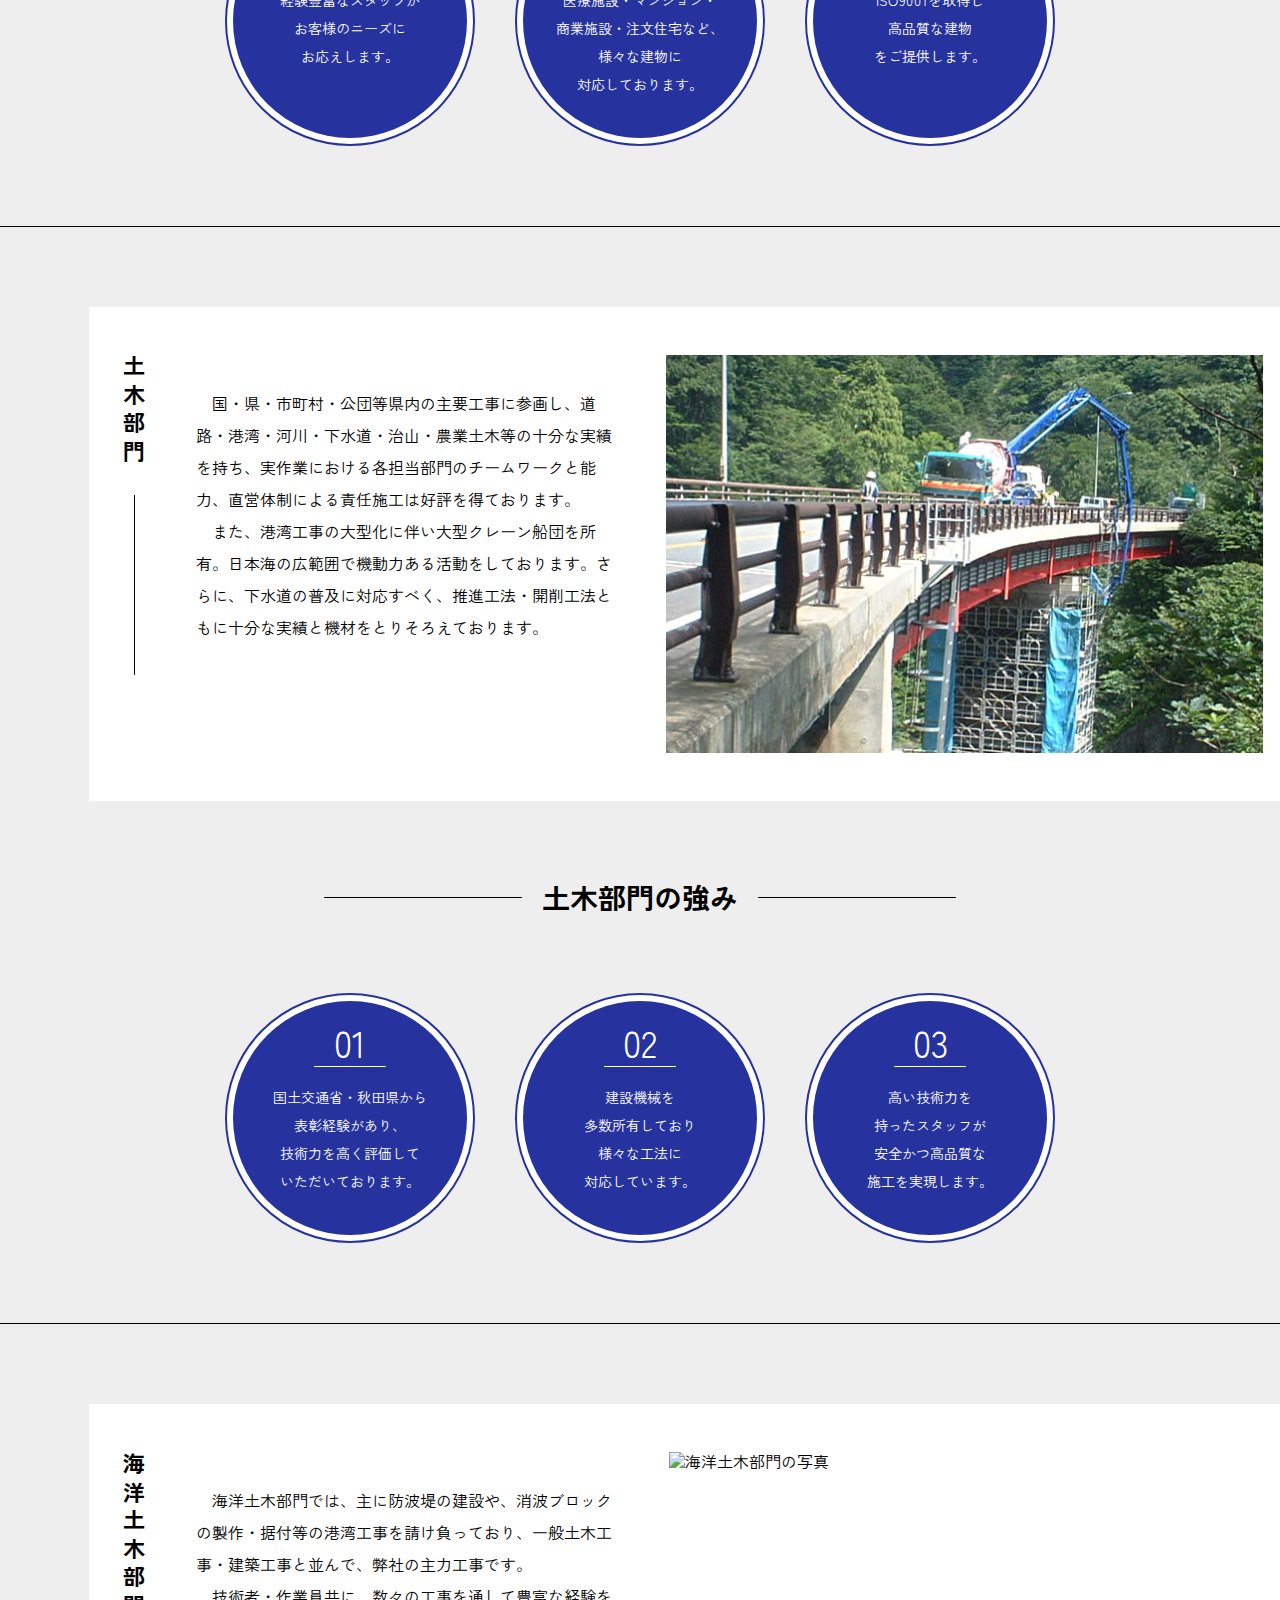
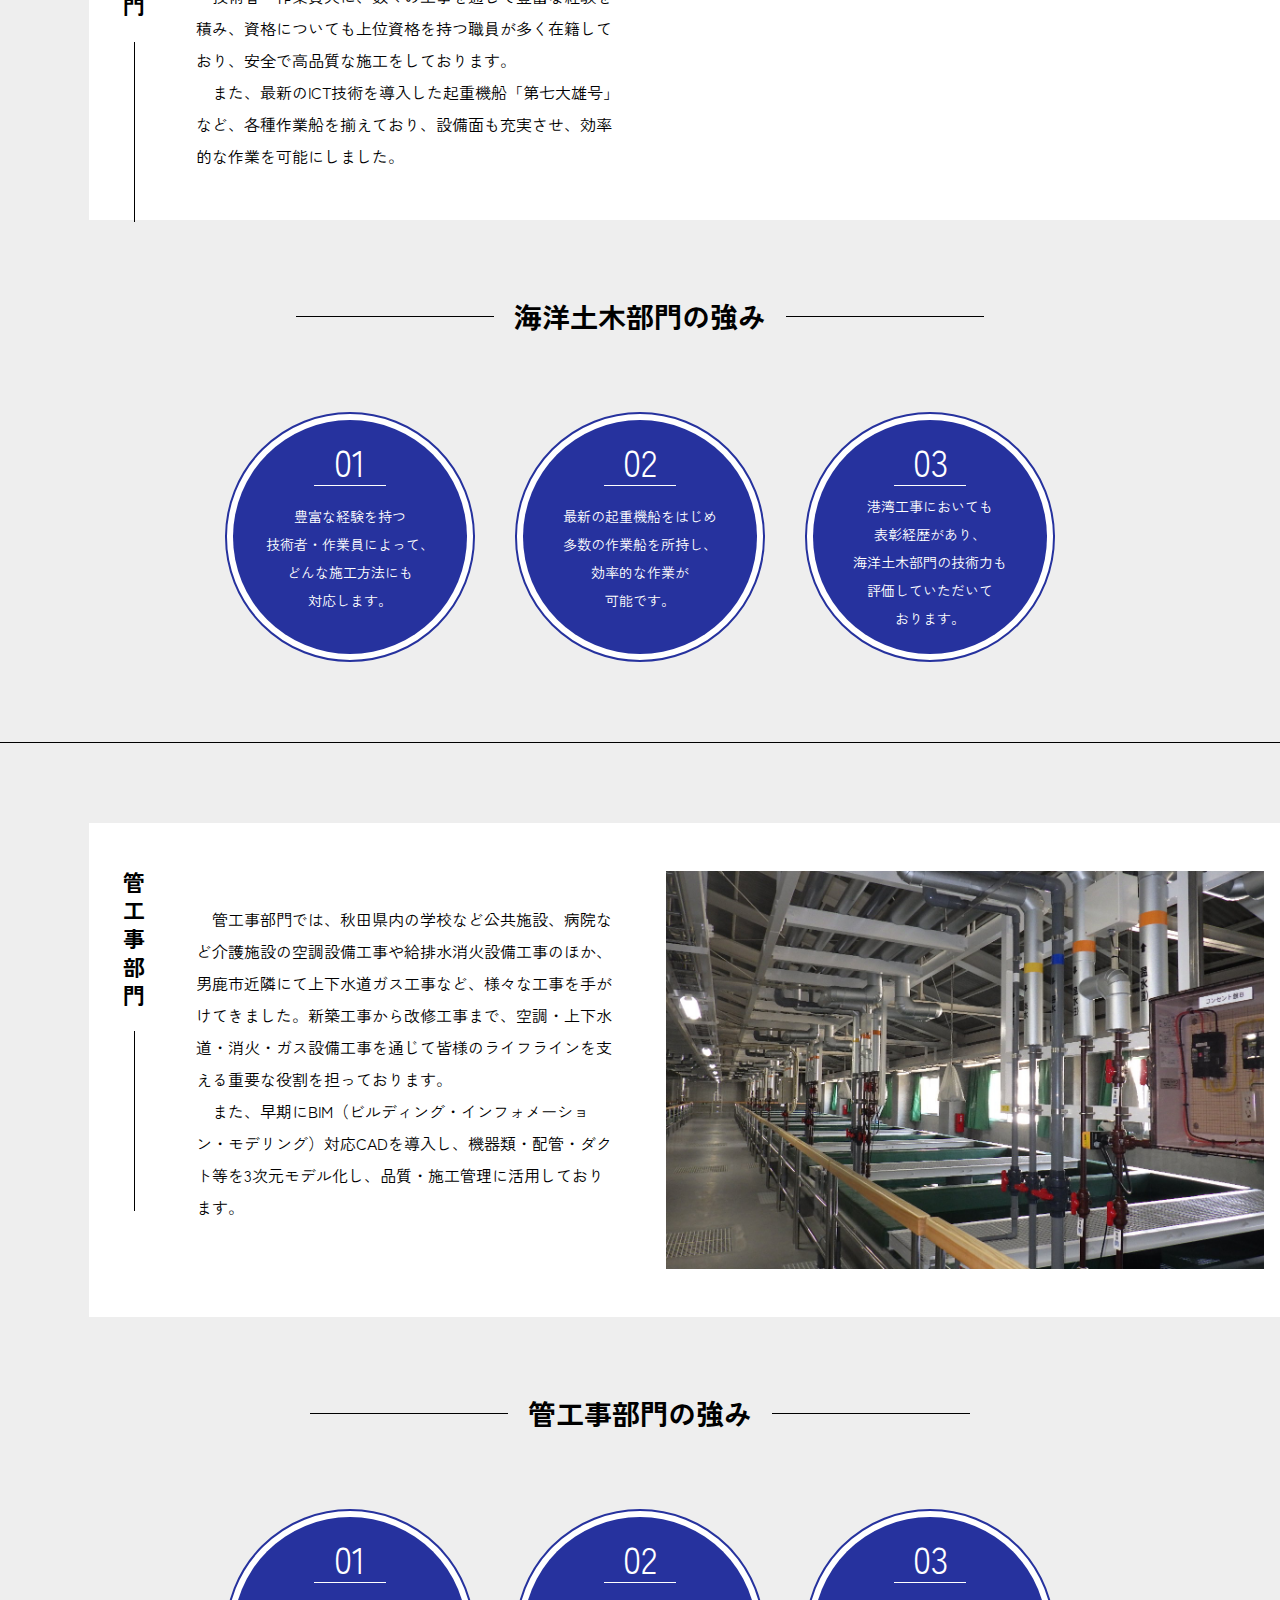
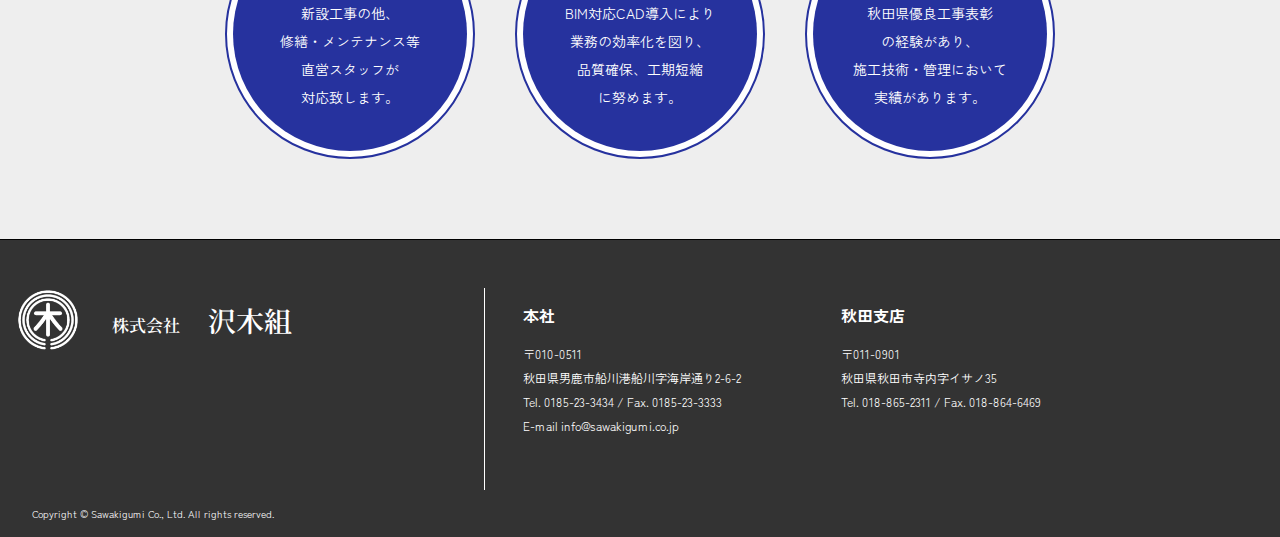
==== commit c8bb7893: "梅村さんからの訂正＆ハンバーガーメニュースイッチ" ====
--- a/page/about.html
+++ b/page/about.html
@@ -20,7 +20,7 @@
   <link rel="preconnect" href="https://fonts.googleapis.com">
   <link rel="preconnect" href="https://fonts.gstatic.com" crossorigin>
   <link
-    href="https://fonts.googleapis.com/css2?family=Noto+Serif+JP:wght@400;500;600;700&family=Roboto:wght@400;500;700&display=swap"
+    href="https://fonts.googleapis.com/css2?family=Noto+Serif+JP:wght@400;500;600;700&family=Roboto:wght@400;500;700&family=Zen+Kaku+Gothic+New:wght@400;500;700&display=swap"
     rel="stylesheet">
   <link rel="stylesheet" type="text/css" href="../css/reset.css">
   </link>
@@ -73,9 +73,11 @@
     </div>
   </header>
   <header class="hamburger">
-    <div class="openbtn">
+    <input type="checkbox" id="hamburger-check">
+    <label for="hamburger-check" class="hamburger_btn"><span></span></label>
+    <!-- <div class="openbtn">
       <span></span><span></span><span></span>
-    </div>
+    </div> -->
     <nav class="gnav">
       <a href="home.html">
         
--- a/css/style.css
+++ b/css/style.css
@@ -40,6 +40,73 @@
     opacity: 0;
   }
 }
+.btnblack {
+  position: relative;
+  margin: 0 1.25vw;
+}
+.btnblack a {
+  display: inline-flex;
+  justify-content: start;
+  align-items: center;
+}
+.btnblack a .btnblack_txt {
+  position: relative;
+  color: #000000;
+  font-size: 20px;
+  font-size: 1.5625vw;
+  font-weight: 600;
+  margin: 0 2.1875vw 0 0;
+}
+.btnblack a .btnblack_txt::after {
+  content: "";
+  display: block;
+  position: absolute;
+  width: 100%;
+  height: 0.078125vw;
+  background-color: #000000;
+  bottom: -0.15625vw;
+  transition: 0.2s ease-in-out;
+  transform-origin: left;
+  transform: scale(0, 1);
+}
+.btnblack a .btnimg_wrap {
+  position: relative;
+  width: 3.28125vw;
+  height: 3.28125vw;
+}
+.btnblack a .btnimg_wrap img {
+  position: absolute;
+  display: block;
+  top: 50%;
+  left: 10%;
+  transform: translate(-50%, -50%);
+  width: 2.265625vw;
+  height: 0.46875vw;
+  transition: 0.2s ease-in-out;
+  z-index: 10;
+}
+.btnblack a .btnimg_wrap .btn_box {
+  position: absolute;
+  width: 100%;
+  height: 100%;
+  border: solid 0.078125vw #000000;
+  border-radius: 50%;
+  transform: scale(0.8) rotate(0deg);
+  transition: 0.24s ease-in-out;
+  z-index: 1;
+}
+.btnblack a:hover .btnblack_txt::after {
+  transform: scale(1, 1);
+}
+.btnblack a:hover img {
+  transform: translateY(-50%);
+}
+.btnblack a:hover .btn_box {
+  border-radius: 0%;
+  transform: scale(1.2) rotate(45deg);
+  background-color: #ffffff;
+}
+
 .btn_blue {
   position: relative;
   color: #ffffff;
@@ -102,7 +169,7 @@
 }
 
 html {
-  font-family: "Roboto", sans-serif;
+  font-family: "Zen Kaku Gothic New", sans-serif;
   scroll-behavior: smooth;
 }
 
@@ -506,6 +573,11 @@
   width: 100vw;
   overflow: hidden;
 }
+@media screen and (max-width: 960px) {
+  .header {
+    display: none;
+  }
+}
 .header_top {
   width: 100vw;
   display: flex;
@@ -524,23 +596,27 @@
 .header_title {
   font-family: "Noto Serif JP", serif;
   color: #26329E;
+  height: 5.625vw;
   font-weight: bold;
-  line-height: 6.25vw;
   font-size: 16px;
   font-size: 1.25vw;
+  box-sizing: border-box;
   padding-left: 1.25vw;
+  line-height: 5.625vw;
 }
 @media screen and (max-width: 960px) {
   .header_title {
-    line-height: 10.4166666667vw;
     font-size: 16px;
     font-size: 2.0833333333vw;
     padding-left: 2.0833333333vw;
+    line-height: 9.375vw;
   }
 }
 .header_title span {
+  box-sizing: border-box;
   font-size: 24px;
   font-size: 1.875vw;
+  line-height: 5.625vw;
 }
 @media screen and (max-width: 960px) {
   .header_title span {
@@ -555,14 +631,37 @@
   display: inline-flex;
   justify-content: space-between;
   width: 39.0625vw;
-  margin-right: 2.5vw;
+  margin-right: 3.75vw;
 }
 .header_nav li {
+  position: relative;
+  overflow: hidden;
   font-size: 14px;
   font-size: 1.09375vw;
   letter-spacing: 0.08em;
   font-weight: 500;
-  line-height: 7.03125vw;
+  line-height: 5.625vw;
+  color: #000000;
+  transition: 0.2s all;
+}
+.header_nav li::after {
+  content: "";
+  display: block;
+  position: absolute;
+  left: 0;
+  bottom: 1.875vw;
+  width: 100%;
+  height: 0.078125vw;
+  transform: translateX(-100%);
+  background-color: #26329E;
+  transition: 0.2s all;
+}
+.header_nav li:hover {
+  color: #26329E;
+  transition: 0.2s all;
+}
+.header_nav li:hover::after {
+  transform: translateX(0%);
 }
 @media screen and (max-width: 960px) {
   .header_nav {
@@ -574,19 +673,19 @@
   display: flex;
   justify-content: center;
   align-items: center;
-  width: 7.03125vw;
-  height: 7.03125vw;
+  width: 5.625vw;
+  height: 5.625vw;
 }
 @media screen and (max-width: 960px) {
   .header_logo {
-    width: 11.71875vw;
-    height: 11.71875vw;
+    width: 9.375vw;
+    height: 9.375vw;
   }
 }
 .header_logo img {
   display: block;
-  width: 5.15625vw;
-  height: 5.15625vw;
+  width: 4.6875vw;
+  height: 4.6875vw;
 }
 @media screen and (max-width: 960px) {
   .header_logo img {
@@ -597,13 +696,182 @@
 
 .hamburger {
   display: none;
+  position: fixed;
+  box-sizing: border-box;
+  height: 9.375vw;
+  z-index: 200;
 }
 @media screen and (max-width: 960px) {
   .hamburger {
-    position: relative;
-    display: block;
-    height: 11.71875vw;
-  }
+    display: flex;
+    flex-direction: row-reverse;
+  }
+}
+.hamburger .header_top {
+  transition: 0.4s ease;
+}
+.hamburger .header_top .header_title {
+  transition: 0.4s ease;
+}
+.hamburger_btn {
+  position: fixed;
+  box-sizing: border-box;
+  top: 0.5208333333vw;
+  right: 0.5208333333vw;
+  display: flex;
+  height: 8.3333333333vw;
+  width: 8.3333333333vw;
+  justify-content: center;
+  align-items: center;
+  background-color: #ffffff;
+  border: solid 0.2604166667vw #080084;
+  border-radius: 50%;
+  color: #26329E;
+  transition: 0.4s ease;
+}
+.hamburger_btn p {
+  display: inline-block;
+  font-size: 12px;
+  font-size: 1.5625vw;
+  font-weight: 500;
+  padding-top: 2.0833333333vw;
+  transition: 0.4s ease;
+}
+.hamburger_btn .hamburger_close {
+  display: none;
+  color: #ffffff;
+}
+.hamburger_btn span,
+.hamburger_btn span:before,
+.hamburger_btn span:after {
+  content: "";
+  display: block;
+  height: 0.2604166667vw;
+  width: 4.6875vw;
+  border-radius: 0.2604166667vw;
+  background-color: rgba(255, 255, 255, 0);
+  position: absolute;
+  margin-bottom: 3.125vw;
+  transition: 0.4s ease;
+}
+.hamburger_btn span:before {
+  background-color: #080084;
+  top: -0.390625vw;
+}
+.hamburger_btn span:after {
+  background-color: #080084;
+  top: 0.390625vw;
+}
+.hamburger_menu {
+  position: fixed;
+  width: 100%;
+  height: 100%;
+  z-index: -1;
+  background-color: white;
+  left: 100%;
+  transition: 0.4s ease;
+  overflow: hidden;
+  display: flex;
+  flex-direction: column;
+  justify-content: center;
+  align-items: center;
+  padding: 0 6.25vw;
+}
+.hamburger_nav1 {
+  display: flex;
+  flex-direction: column;
+  justify-content: center;
+  align-items: center;
+  border-top: solid 0.1302083333vw #000000;
+  width: 100%;
+}
+.hamburger_nav1 li {
+  display: block;
+  width: 100%;
+  text-align: center;
+  font-size: 20px;
+  font-size: 2.6041666667vw;
+  font-weight: 500;
+  padding: 4.6875vw 0;
+  border-bottom: solid 0.1302083333vw #000000;
+}
+.hamburger_nav1 li._current {
+  color: #26329E;
+}
+.hamburger_nav2 {
+  display: flex;
+  flex-direction: column;
+  justify-content: center;
+  align-items: center;
+  width: 100%;
+  margin-top: 6.25vw;
+}
+.hamburger_nav2 li {
+  box-sizing: border-box;
+  display: block;
+  width: 36.4583333333vw;
+  text-align: center;
+  color: #26329E;
+  font-size: 20px;
+  font-size: 2.6041666667vw;
+  font-weight: 500;
+  padding: 2.8645833333vw 0;
+  border: solid 0.2604166667vw #26329E;
+  border-radius: 4.6875vw;
+}
+.hamburger_nav2 li:nth-child(2) {
+  margin-top: 3.6458333333vw;
+  color: #ffffff;
+  background-color: #26329E;
+}
+
+body._fixed {
+  height: 100%;
+  position: fixed;
+}
+
+#hamburger-check:checked ~ .hamburger_btn {
+  background-color: #080084;
+  border-color: #ffffff;
+}
+#hamburger-check:checked ~ .hamburger_btn .header_top {
+  background-color: #080084;
+}
+#hamburger-check:checked ~ .hamburger_btn span:before {
+  top: 0;
+  height: 0.5208333333vw;
+  transform: scale(0.5, 0.5) rotate(135deg);
+  transition: 0.4s ease;
+  background-color: #ffffff;
+}
+#hamburger-check:checked ~ .hamburger_btn span:after {
+  top: 0;
+  height: 0.5208333333vw;
+  transform: scale(0.5, 0.5) rotate(-135deg);
+  transition: 0.4s ease;
+  background-color: #ffffff;
+}
+#hamburger-check:checked ~ .hamburger_btn .hamburger_open {
+  display: none;
+  transition: 0.4s ease;
+}
+#hamburger-check:checked ~ .hamburger_btn .hamburger_close {
+  display: inline-block;
+  color: #ffffff;
+  transition: 0.4s ease;
+}
+
+#hamburger-check:checked ~ .header_top {
+  background-color: #080084;
+  transition: 0.4s ease;
+}
+#hamburger-check:checked ~ .header_top .header_title {
+  color: #ffffff;
+}
+
+#hamburger-check:checked ~ .hamburger_menu {
+  left: 0;
+  transition: 0.4s ease;
 }
 
 .openbtn {
@@ -653,7 +921,7 @@
 .side {
   position: fixed;
   z-index: 100;
-  top: 7.03125vw;
+  top: 5.625vw;
   right: 0;
   float: right;
 }
@@ -664,19 +932,19 @@
 .side_nav li {
   position: relative;
   display: block;
-  width: 7.03125vw;
-  height: 17.1484375vw;
+  width: 5.625vw;
+  height: 15.078125vw;
   color: #ffffff;
   background-color: #000000;
 }
 .side_nav li a {
-  font-size: 17px;
-  font-size: 1.328125vw;
-  font-weight: 400;
+  font-size: 14px;
+  font-size: 1.09375vw;
+  font-weight: 500;
   letter-spacing: 0.2em;
   display: inline-block;
   writing-mode: vertical-rl;
-  line-height: 7.03125vw;
+  line-height: 5.625vw;
   padding-top: 3.515625vw;
   padding-bottom: 2.8125vw;
 }
@@ -742,7 +1010,7 @@
   display: grid;
   grid-template-columns: 1fr 1fr;
   height: 16.328125vw;
-  margin-top: 3.75vw;
+  margin-top: 6.25vw;
 }
 .contact_left {
   border: solid 0.15625vw #ffffff;
@@ -758,21 +1026,21 @@
   width: 100%;
   color: #ffffff;
   text-align: center;
-  font-size: 24px;
-  font-size: 1.875vw;
+  font-size: 18px;
+  font-size: 1.40625vw;
   font-weight: 600;
   line-height: 1.6em;
   transition: ease 0.2s;
 }
 .contact_left p span {
-  font-size: 48px;
-  font-size: 3.75vw;
+  font-size: 36px;
+  font-size: 2.8125vw;
 }
 .contact_left .contact_arrow {
   display: block;
-  width: 3.75vw;
-  height: 3.75vw;
-  margin-top: 1.40625vw;
+  width: 3.28125vw;
+  height: 3.28125vw;
+  margin-top: 1.875vw;
   transition: ease 0.2s;
 }
 .contact_left .contact_arrow._hover {
@@ -786,9 +1054,6 @@
 .contact a:hover .contact_left {
   background-color: #26329E;
   border: solid 0.15625vw #26329E;
-}
-.contact a:hover p {
-  transform: scale(0.9, 0.9);
 }
 .contact a:hover .contact_arrow {
   transform: scale(1.16, 1.16);
@@ -806,13 +1071,13 @@
   width: 100%;
   color: #26329E;
   text-align: center;
-  font-size: 24px;
-  font-size: 1.875vw;
+  font-size: 18px;
+  font-size: 1.40625vw;
   font-weight: 600;
   line-height: 1.6em;
 }
 .contact_right p:nth-child(2) {
-  margin-top: 2.5vw;
+  margin-top: 1.875vw;
 }
 
 .footer {
--- a/css/about.css
+++ b/css/about.css
@@ -43,15 +43,15 @@
 .msg {
   position: relative;
   z-index: -1;
-  padding: 9.84375vw 9.609375vw;
+  padding: 6.25vw 9.609375vw 7.8125vw;
   background-color: #26329E;
   color: #ffffff;
   font-weight: 600;
   text-align: center;
 }
 .msg h2 {
-  font-size: 38px;
-  font-size: 2.96875vw;
+  font-size: 36px;
+  font-size: 2.8125vw;
 }
 .msg_sub {
   font-size: 18px;
@@ -61,8 +61,8 @@
 }
 .msg_txt {
   text-align: left;
-  font-size: 16px;
-  font-size: 1.25vw;
+  font-size: 14px;
+  font-size: 1.09375vw;
   font-weight: 400;
   line-height: 2.2em;
   margin-top: 4.6875vw;
@@ -70,7 +70,7 @@
 .msg::after {
   content: "";
   position: absolute;
-  top: 19.84375vw;
+  top: 10.9375vw;
   left: -9.375vw;
   z-index: -1;
   width: 31.25vw;
@@ -108,6 +108,7 @@
   width: 64.21875vw;
   height: 43.75vw;
   margin: 0 auto;
+  padding-bottom: 3.75vw;
   display: grid;
   grid-template-columns: 50% 50%;
   grid-template-rows: 50% 50%;
@@ -150,7 +151,7 @@
 
 .bumon {
   background-color: #eeeeee;
-  padding-top: 10vw;
+  padding-top: 6.25vw;
   padding-left: 6.953125vw;
 }
 .bumon_sec {
@@ -163,8 +164,8 @@
 .bumon_title {
   position: relative;
   writing-mode: vertical-rl;
-  font-size: 26px;
-  font-size: 2.03125vw;
+  font-size: 22px;
+  font-size: 1.71875vw;
   font-weight: 600;
   letter-spacing: 0.3em;
   margin-top: 3.75vw;
@@ -177,13 +178,13 @@
   height: 14.0625vw;
   background-color: #000000;
   left: 50%;
-  top: 11.71875vw;
+  top: 10.9375vw;
 }
 .bumon_title.kaiyoudoboku::before {
-  top: 16.40625vw;
+  top: 14.84375vw;
 }
 .bumon_title.kankouji::before {
-  top: 14.0625vw;
+  top: 12.5vw;
 }
 .bumon_txt {
   font-size: 16px;
@@ -206,8 +207,8 @@
   display: flex;
   flex-direction: column;
   align-items: center;
-  padding-top: 7.8125vw;
-  padding-bottom: 10vw;
+  padding-top: 6.25vw;
+  padding-bottom: 6.25vw;
   border-bottom: solid 0.078125vw #000000;
 }
 .strong h3 {
@@ -241,20 +242,21 @@
   background-color: #000000;
 }
 .strong_list {
-  margin-top: 7.8125vw;
+  margin-top: 6.25vw;
   width: 81.71875vw;
   display: flex;
-  justify-content: space-between;
+  justify-content: center;
 }
 .strong_item {
   position: relative;
   display: block;
-  width: 23.4375vw;
-  height: 23.4375vw;
+  width: 19.53125vw;
+  height: 19.53125vw;
   background-color: #ffffff;
   border: solid 0.15625vw #26329E;
   border-radius: 50%;
   padding: 0.46875vw;
+  margin: 0 1.5625vw;
 }
 .strong_circle {
   width: 100%;
@@ -266,8 +268,8 @@
   position: relative;
   color: #ffffff;
   text-align: center;
-  font-size: 48px;
-  font-size: 3.75vw;
+  font-size: 36px;
+  font-size: 2.8125vw;
   padding-top: 1.640625vw;
 }
 .strong h4::after {
@@ -275,9 +277,9 @@
   display: block;
   position: absolute;
   z-index: 2;
-  width: 6.25vw;
+  width: 5.625vw;
   height: 0.078125vw;
-  bottom: -0.15625vw;
+  bottom: -0.3125vw;
   left: 50%;
   transform: translateX(-50%);
   background-color: #ffffff;
@@ -285,10 +287,10 @@
 .strong p {
   color: #ffffff;
   text-align: center;
-  font-size: 17px;
-  font-size: 1.328125vw;
+  font-size: 14px;
+  font-size: 1.09375vw;
   line-height: 2em;
-  padding-top: 1.640625vw;
+  padding-top: 1.5625vw;
 }
 .strong ._long {
   padding-top: 0.78125vw;
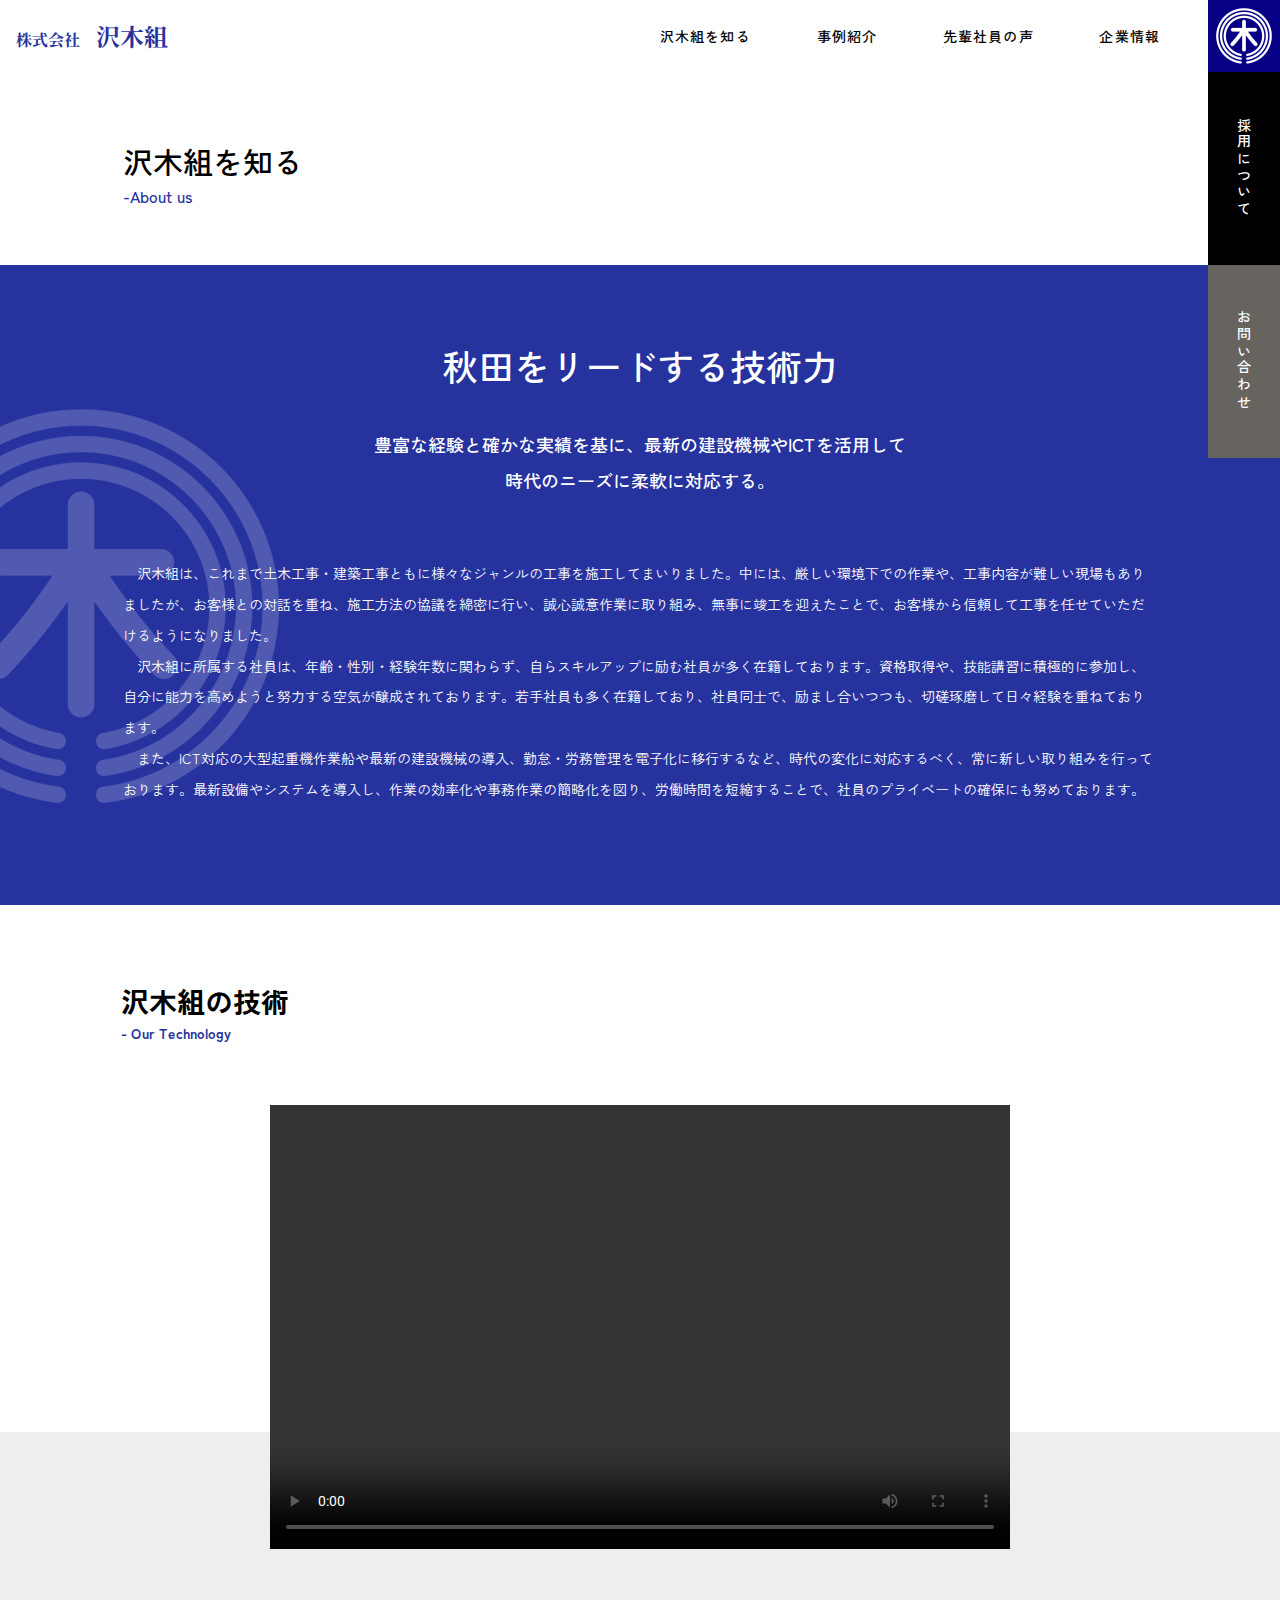
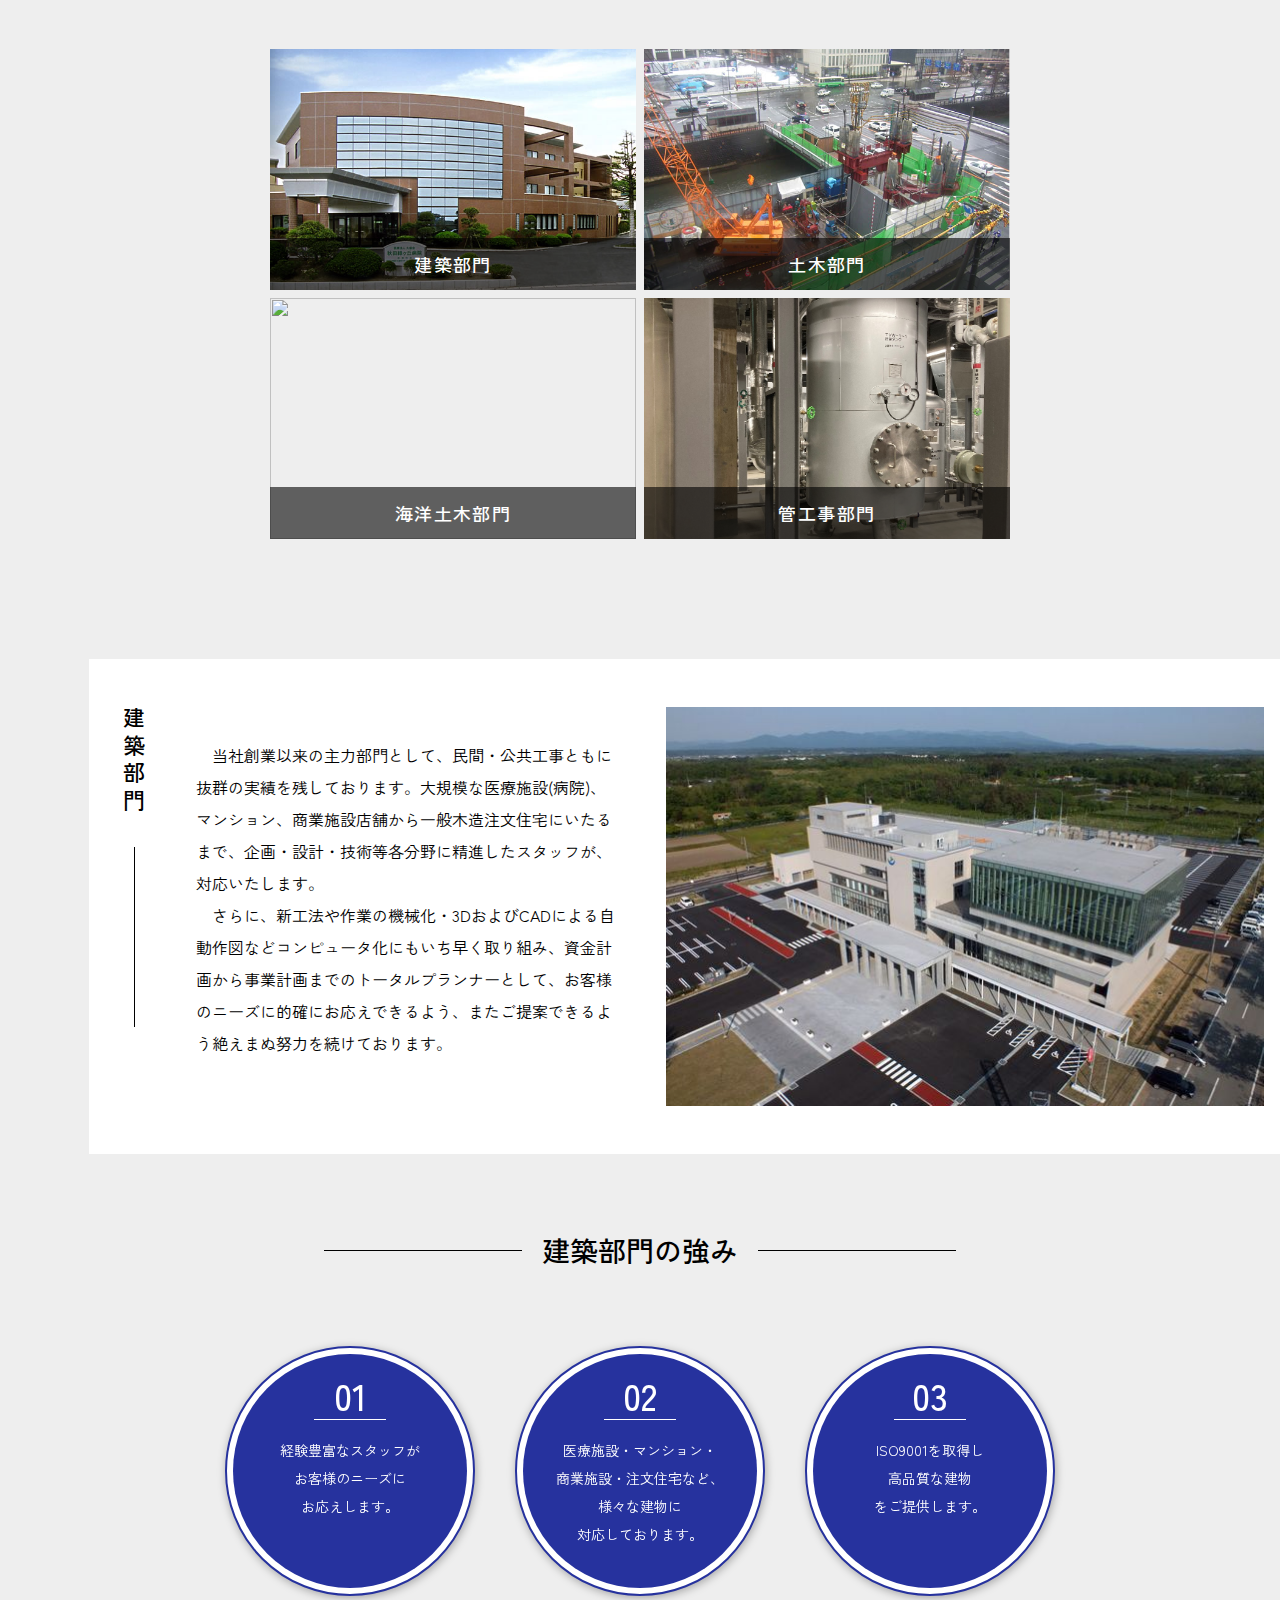
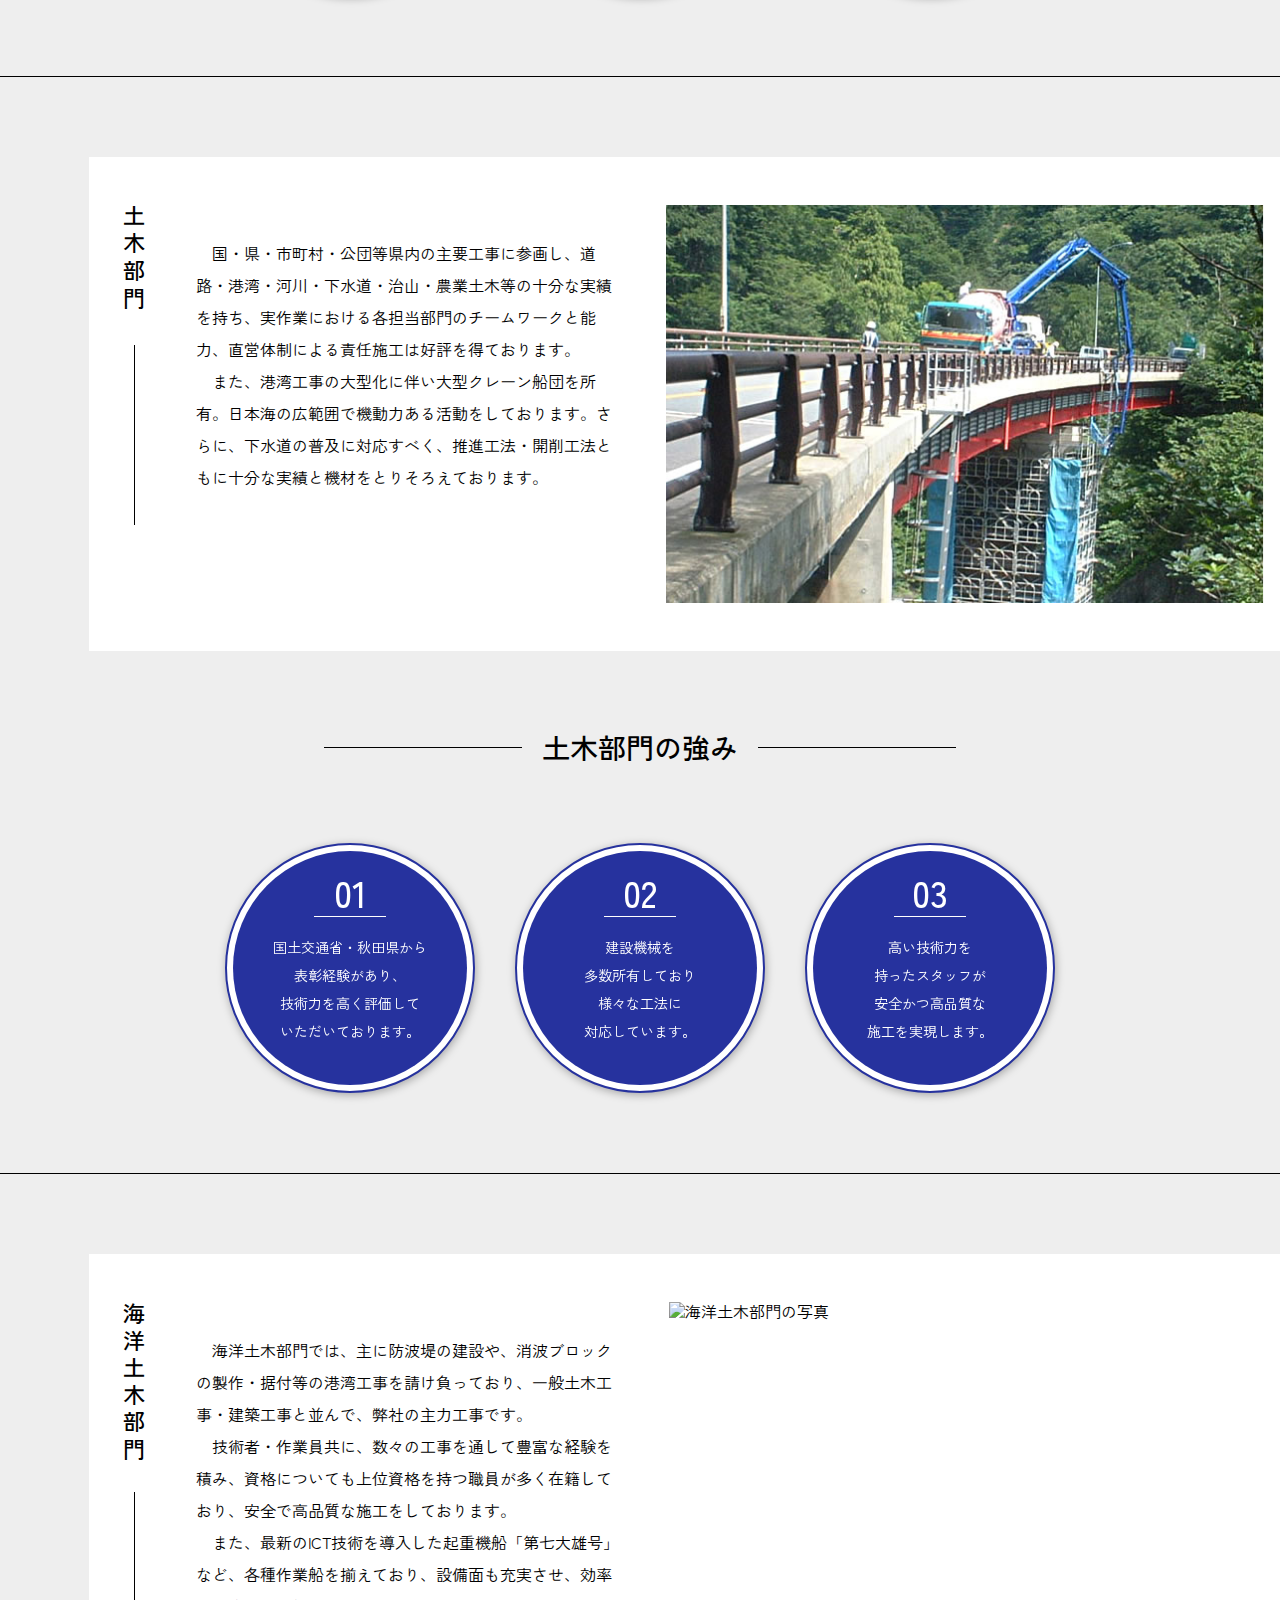
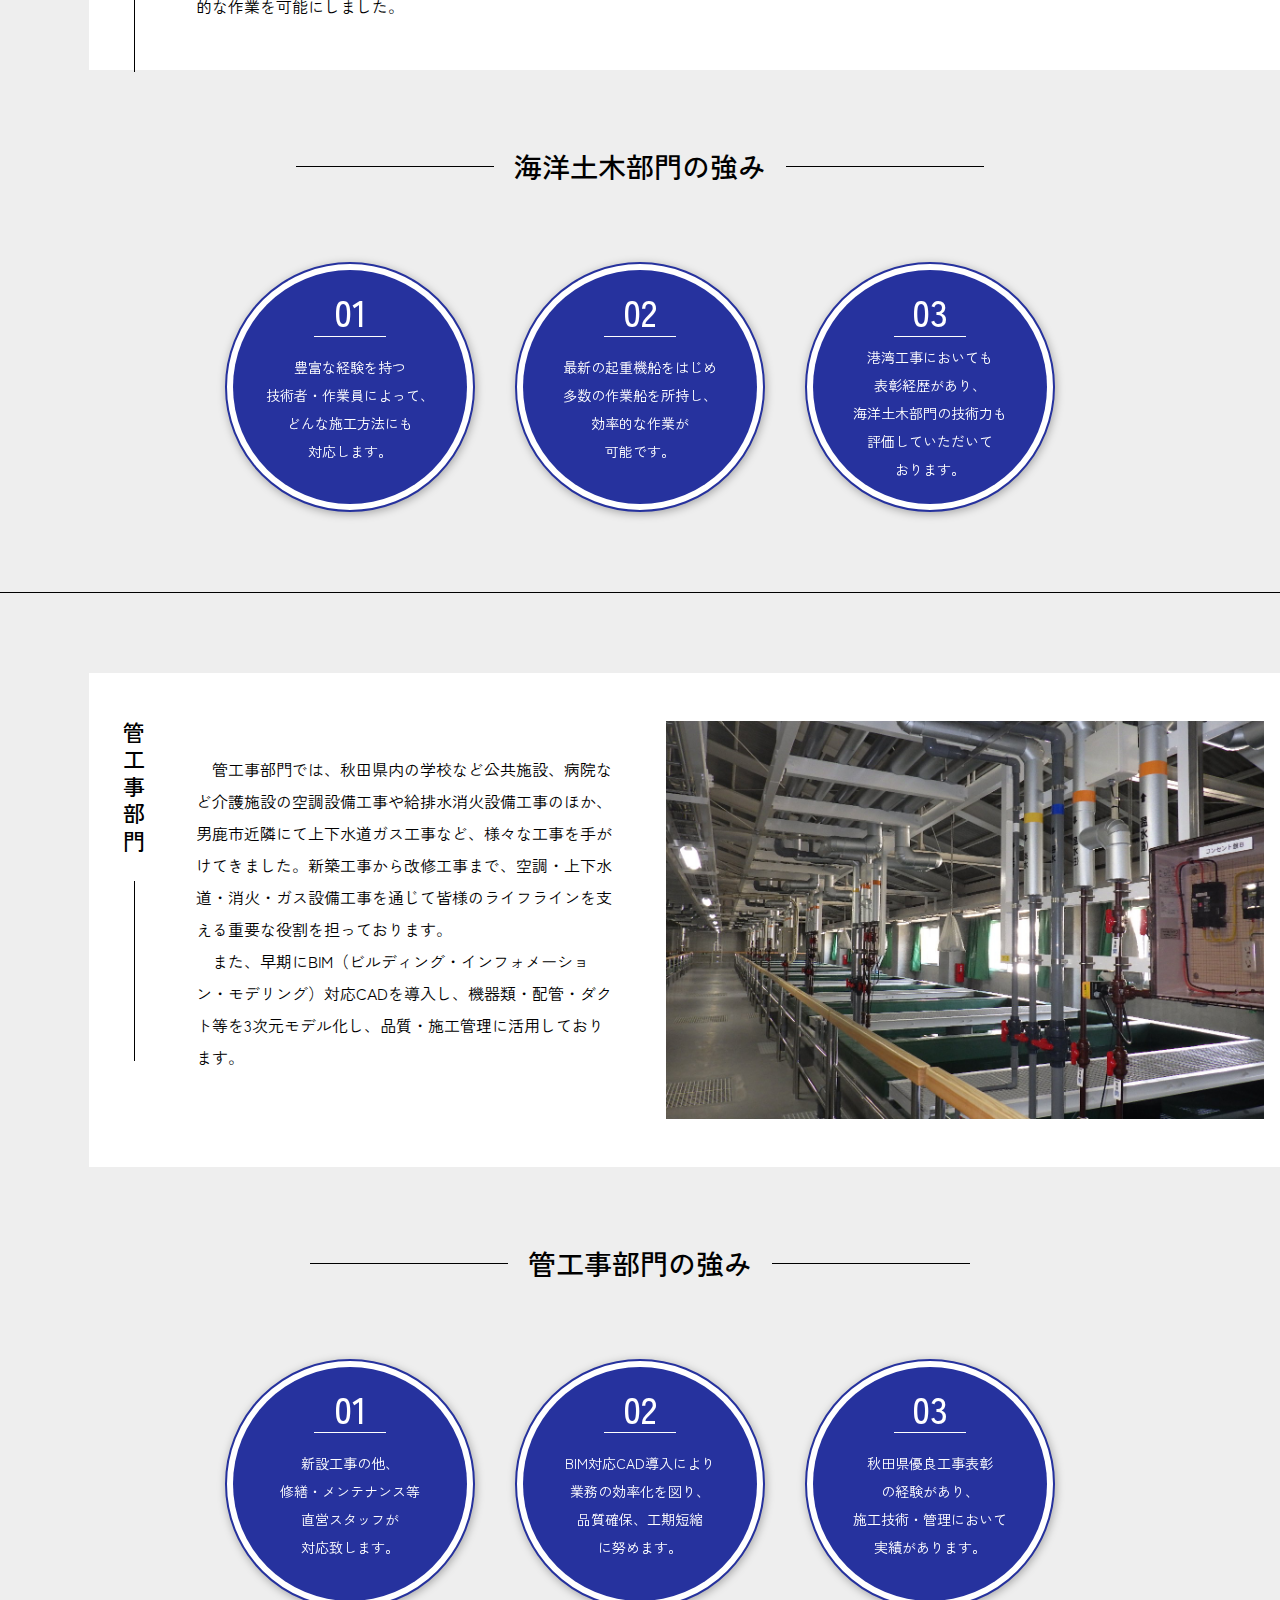
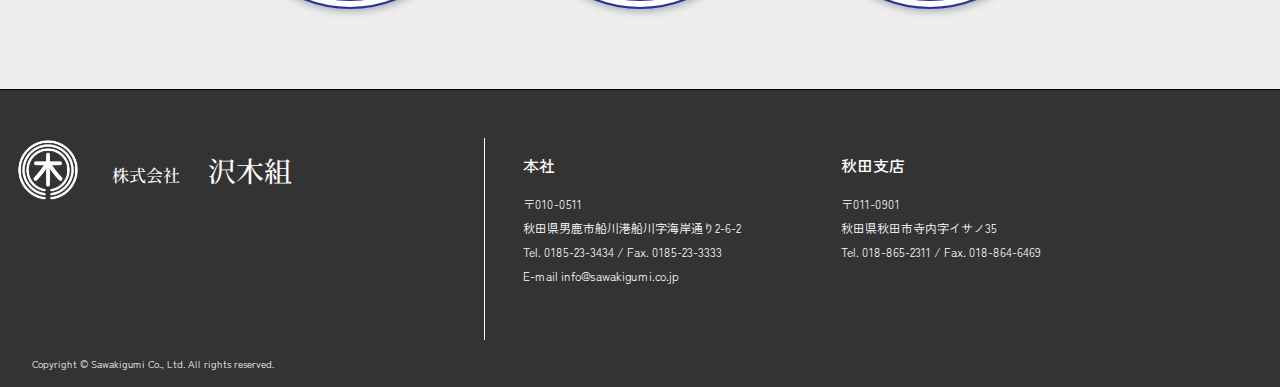
==== commit 68039e5c: "レスポンシブ完了" ====
--- a/page/about.html
+++ b/page/about.html
@@ -72,24 +72,50 @@
       </ul>
     </div>
   </header>
-  <header class="hamburger">
+  <header class="hamburger" id="hamburger">
     <input type="checkbox" id="hamburger-check">
-    <label for="hamburger-check" class="hamburger_btn"><span></span></label>
-    <!-- <div class="openbtn">
-      <span></span><span></span><span></span>
-    </div> -->
-    <nav class="gnav">
+    <label for="hamburger-check" class="hamburger_btn">
+      <span></span>
+      <p class="hamburger_open">MENU</p>
+      <p class="hamburger_close">CLOSE</p>
+    </label>
+    <div class="header_top">
       <a href="home.html">
-        
+        <p class="header_title">
+          株式会社　<span>沢木組</span>
+        </p>
       </a>
-      <ul class="list">
-        <li class="list_item"><a href="about.html">ABOUT US</a></li>
-        <li class="list_item"><a href="service.html">SERVICE</a></li>
-        <li class="list_item"><a href="works.html">WORKS</a></li>
-        <li class="list_item"><a href="topics.html">TOPICS</a></li>
-        <li class="list_item"><a href="contact.html">CONTACT</a></li>
-      </ul>
-    </nav>
+      <a href="home.html" class="header_logo">
+        <img src="../img/logo-icon-b.png" alt="ロゴ画像です">
+      </a>
+    </div>
+    <div class="hamburger_menu">
+      <ul class="hamburger_nav1">
+        <li>
+          <a href="home.html">TOP</a>
+        </li>
+        <li class="_current">
+          <a href="about.html">沢木組を知る</a>
+        </li>
+        <li>
+          <a href="jirei01.html">事例紹介</a>
+        </li>
+        <li>
+          <a href="category.html">先輩社員の声</a>
+        </li>
+        <li>
+          <a href="company.html">企業情報</a>
+        </li>
+      </ul>
+      <ul class="hamburger_nav2">
+        <li>
+          <a href="recruit.html">採用について</a>
+        </li>
+        <li>
+          <a href="contact1.html">お問い合わせ</a>
+        </li>
+      </ul>
+    </div>
   </header>
   <main>
     <div class="breadcrumbs _white">
@@ -151,6 +177,10 @@
           　さらに、新工法や作業の機械化・3DおよびCADによる自動作図などコンピュータ化にもいち早く取り組み、資金計画から事業計画までのトータルプランナーとして、お客様のニーズに的確にお応えできるよう、またご提案できるよう絶えまぬ努力を続けております。
         </p>
         <img src="../img/kenchiku2.jpeg" alt="建築部門の写真" class="bumon_img">
+        <p class="bumon_txt _sp">
+          　当社創業以来の主力部門として、民間・公共工事ともに抜群の実績を残しております。大規模な医療施設(病院)、マンション、商業施設店舗から一般木造注文住宅にいたるまで、企画・設計・技術等各分野に精進したスタッフが、対応いたします。<br>
+          　さらに、新工法や作業の機械化・3DおよびCADによる自動作図などコンピュータ化にもいち早く取り組み、資金計画から事業計画までのトータルプランナーとして、お客様のニーズに的確にお応えできるよう、またご提案できるよう絶えまぬ努力を続けております。
+        </p>
       </div>
     </div>
     <div class="strong">
@@ -197,6 +227,10 @@
           　また、港湾工事の大型化に伴い大型クレーン船団を所有。日本海の広範囲で機動力ある活動をしております。さらに、下水道の普及に対応すべく、推進工法・開削工法ともに十分な実績と機材をとりそろえております。
         </p>
         <img src="../img/doboku2.jpeg" alt="土木部門の写真" class="bumon_img">
+        <p class="bumon_txt _sp">
+          　国・県・市町村・公団等県内の主要工事に参画し、道路・港湾・河川・下水道・治山・農業土木等の十分な実績を持ち、実作業における各担当部門のチームワークと能力、直営体制による責任施工は好評を得ております。<br>
+          　また、港湾工事の大型化に伴い大型クレーン船団を所有。日本海の広範囲で機動力ある活動をしております。さらに、下水道の普及に対応すべく、推進工法・開削工法ともに十分な実績と機材をとりそろえております。
+        </p>
       </div>
     </div>
     <div class="strong">
@@ -244,9 +278,13 @@
           　海洋土木部門では、主に防波堤の建設や、消波ブロックの製作・据付等の港湾工事を請け負っており、一般土木工事・建築工事と並んで、弊社の主力工事です。<br>
           　技術者・作業員共に、数々の工事を通して豊富な経験を積み、資格についても上位資格を持つ職員が多く在籍しており、安全で高品質な施工をしております。<br>
           　また、最新のICT技術を導入した起重機船「第七大雄号」など、各種作業船を揃えており、設備面も充実させ、効率的な作業を可能にしました。
-
         </p>
         <img src="../img/kaiyoudoboku2.jpg" alt="海洋土木部門の写真" class="bumon_img">
+        <p class="bumon_txt _sp">
+          　海洋土木部門では、主に防波堤の建設や、消波ブロックの製作・据付等の港湾工事を請け負っており、一般土木工事・建築工事と並んで、弊社の主力工事です。<br>
+          　技術者・作業員共に、数々の工事を通して豊富な経験を積み、資格についても上位資格を持つ職員が多く在籍しており、安全で高品質な施工をしております。<br>
+          　また、最新のICT技術を導入した起重機船「第七大雄号」など、各種作業船を揃えており、設備面も充実させ、効率的な作業を可能にしました。
+        </p>
       </div>
     </div>
     <div class="strong">
@@ -296,6 +334,10 @@
           　また、早期にBIM（ビルディング・インフォメーション・モデリング）対応CADを導入し、機器類・配管・ダクト等を3次元モデル化し、品質・施工管理に活用しております。
         </p>
         <img src="../img/kankouji2.jpg" alt="管工事部門の写真" class="bumon_img">
+        <p class="bumon_txt _sp">
+          　管工事部門では、秋田県内の学校など公共施設、病院など介護施設の空調設備工事や給排水消火設備工事のほか、男鹿市近隣にて上下水道ガス工事など、様々な工事を手がけてきました。新築工事から改修工事まで、空調・上下水道・消火・ガス設備工事を通じて皆様のライフラインを支える重要な役割を担っております。<br>
+          　また、早期にBIM（ビルディング・インフォメーション・モデリング）対応CADを導入し、機器類・配管・ダクト等を3次元モデル化し、品質・施工管理に活用しております。
+        </p>
       </div>
     </div>
     <div class="strong">
--- a/css/style.css
+++ b/css/style.css
@@ -44,6 +44,16 @@
   position: relative;
   margin: 0 1.25vw;
 }
+@media screen and (max-width: 960px) {
+  .btnblack {
+    margin: 0 2.0833333333vw;
+  }
+}
+@media screen and (max-width: 520px) {
+  .btnblack {
+    margin: 0 2.2222222222vw;
+  }
+}
 .btnblack a {
   display: inline-flex;
   justify-content: start;
@@ -52,10 +62,24 @@
 .btnblack a .btnblack_txt {
   position: relative;
   color: #000000;
+  font-weight: 500;
   font-size: 20px;
   font-size: 1.5625vw;
-  font-weight: 600;
   margin: 0 2.1875vw 0 0;
+}
+@media screen and (max-width: 960px) {
+  .btnblack a .btnblack_txt {
+    font-size: 20px;
+    font-size: 2.6041666667vw;
+    margin: 0 3.6458333333vw 0 0;
+  }
+}
+@media screen and (max-width: 520px) {
+  .btnblack a .btnblack_txt {
+    font-size: 18px;
+    font-size: 5vw;
+    margin: 0 3.8888888889vw 0 0;
+  }
 }
 .btnblack a .btnblack_txt::after {
   content: "";
@@ -63,16 +87,40 @@
   position: absolute;
   width: 100%;
   height: 0.078125vw;
+  bottom: -0.15625vw;
   background-color: #000000;
-  bottom: -0.15625vw;
   transition: 0.2s ease-in-out;
   transform-origin: left;
   transform: scale(0, 1);
+}
+@media screen and (max-width: 960px) {
+  .btnblack a .btnblack_txt::after {
+    height: 0.1302083333vw;
+    bottom: -0.2604166667vw;
+  }
+}
+@media screen and (max-width: 520px) {
+  .btnblack a .btnblack_txt::after {
+    height: 0.2777777778vw;
+    bottom: -0.5555555556vw;
+  }
 }
 .btnblack a .btnimg_wrap {
   position: relative;
   width: 3.28125vw;
   height: 3.28125vw;
+}
+@media screen and (max-width: 960px) {
+  .btnblack a .btnimg_wrap {
+    width: 5.46875vw;
+    height: 5.46875vw;
+  }
+}
+@media screen and (max-width: 520px) {
+  .btnblack a .btnimg_wrap {
+    width: 8.8888888889vw;
+    height: 8.8888888889vw;
+  }
 }
 .btnblack a .btnimg_wrap img {
   position: absolute;
@@ -85,6 +133,18 @@
   transition: 0.2s ease-in-out;
   z-index: 10;
 }
+@media screen and (max-width: 960px) {
+  .btnblack a .btnimg_wrap img {
+    width: 3.7760416667vw;
+    height: 0.78125vw;
+  }
+}
+@media screen and (max-width: 520px) {
+  .btnblack a .btnimg_wrap img {
+    width: 6.6666666667vw;
+    height: 1.3888888889vw;
+  }
+}
 .btnblack a .btnimg_wrap .btn_box {
   position: absolute;
   width: 100%;
@@ -95,6 +155,11 @@
   transition: 0.24s ease-in-out;
   z-index: 1;
 }
+@media screen and (max-width: 960px) {
+  .btnblack a .btnimg_wrap .btn_box {
+    border-width: 0.1822916667vw;
+  }
+}
 .btnblack a:hover .btnblack_txt::after {
   transform: scale(1, 1);
 }
@@ -112,7 +177,7 @@
   color: #ffffff;
   font-size: 20px;
   font-size: 1.5625vw;
-  font-weight: 600;
+  font-weight: 500;
   letter-spacing: 0.1em;
   background-color: #26329E;
   padding: 0.9375vw;
@@ -138,34 +203,84 @@
   opacity: 0;
 }
 
-.heading_c {
-  font-weight: 600;
-}
 .heading_c h2 {
+  font-weight: 700;
   text-align: center;
   font-size: 48px;
   font-size: 3.75vw;
-  padding-bottom: 1.40625vw;
+  padding-bottom: 1.09375vw;
+}
+@media screen and (max-width: 960px) {
+  .heading_c h2 {
+    font-size: 32px;
+    font-size: 4.1666666667vw;
+    padding-bottom: 0.78125vw;
+  }
+}
+@media screen and (max-width: 520px) {
+  .heading_c h2 {
+    font-size: 32px;
+    font-size: 8.8888888889vw;
+    margin-bottom: 2.2222222222vw;
+  }
 }
 .heading_c p {
+  font-weight: 500;
   text-align: center;
   font-size: 24px;
   font-size: 1.875vw;
 }
-
-.heading_l {
-  font-weight: 600;
-}
+@media screen and (max-width: 960px) {
+  .heading_c p {
+    font-size: 16px;
+    font-size: 2.0833333333vw;
+  }
+}
+@media screen and (max-width: 520px) {
+  .heading_c p {
+    font-size: 16px;
+    font-size: 4.4444444444vw;
+  }
+}
+
 .heading_l h2 {
-  font-size: 30px;
-  font-size: 2.34375vw;
+  font-weight: 700;
+  font-size: 28px;
+  font-size: 2.1875vw;
   color: #000000;
   padding-bottom: 0.625vw;
 }
+@media screen and (max-width: 960px) {
+  .heading_l h2 {
+    font-size: 20px;
+    font-size: 2.6041666667vw;
+    padding-bottom: 0.5208333333vw;
+  }
+}
+@media screen and (max-width: 520px) {
+  .heading_l h2 {
+    font-size: 20px;
+    font-size: 5.5555555556vw;
+    padding-bottom: 1.1111111111vw;
+  }
+}
 .heading_l p {
-  font-size: 18px;
-  font-size: 1.40625vw;
+  font-weight: 700;
+  font-size: 14px;
+  font-size: 1.09375vw;
   color: #26329E;
+}
+@media screen and (max-width: 960px) {
+  .heading_l p {
+    font-size: 12px;
+    font-size: 1.5625vw;
+  }
+}
+@media screen and (max-width: 520px) {
+  .heading_l p {
+    font-size: 12px;
+    font-size: 3.3333333333vw;
+  }
 }
 
 html {
@@ -612,6 +727,14 @@
     line-height: 9.375vw;
   }
 }
+@media screen and (max-width: 520px) {
+  .header_title {
+    font-size: 12px;
+    font-size: 3.3333333333vw;
+    padding-left: 2.7777777778vw;
+    line-height: 16.1111111111vw;
+  }
+}
 .header_title span {
   box-sizing: border-box;
   font-size: 24px;
@@ -622,6 +745,12 @@
   .header_title span {
     font-size: 24px;
     font-size: 3.125vw;
+  }
+}
+@media screen and (max-width: 520px) {
+  .header_title span {
+    font-size: 20px;
+    font-size: 5.5555555556vw;
   }
 }
 .header_inner {
@@ -682,6 +811,12 @@
     height: 9.375vw;
   }
 }
+@media screen and (max-width: 520px) {
+  .header_logo {
+    width: 16.1111111111vw;
+    height: 16.1111111111vw;
+  }
+}
 .header_logo img {
   display: block;
   width: 4.6875vw;
@@ -691,6 +826,12 @@
   .header_logo img {
     width: 8.59375vw;
     height: 8.59375vw;
+  }
+}
+@media screen and (max-width: 520px) {
+  .header_logo img {
+    width: 15vw;
+    height: 15vw;
   }
 }
 
@@ -707,6 +848,11 @@
     flex-direction: row-reverse;
   }
 }
+@media screen and (max-width: 520px) {
+  .hamburger {
+    height: 16.1111111111vw;
+  }
+}
 .hamburger .header_top {
   transition: 0.4s ease;
 }
@@ -716,11 +862,11 @@
 .hamburger_btn {
   position: fixed;
   box-sizing: border-box;
+  display: flex;
   top: 0.5208333333vw;
   right: 0.5208333333vw;
-  display: flex;
+  width: 8.3333333333vw;
   height: 8.3333333333vw;
-  width: 8.3333333333vw;
   justify-content: center;
   align-items: center;
   background-color: #ffffff;
@@ -729,6 +875,15 @@
   color: #26329E;
   transition: 0.4s ease;
 }
+@media screen and (max-width: 520px) {
+  .hamburger_btn {
+    top: 1.1111111111vw;
+    right: 1.1111111111vw;
+    width: 13.8888888889vw;
+    height: 13.8888888889vw;
+    border: solid 0.2777777778vw #080084;
+  }
+}
 .hamburger_btn p {
   display: inline-block;
   font-size: 12px;
@@ -736,6 +891,13 @@
   font-weight: 500;
   padding-top: 2.0833333333vw;
   transition: 0.4s ease;
+}
+@media screen and (max-width: 520px) {
+  .hamburger_btn p {
+    font-size: 11px;
+    font-size: 3.0555555556vw;
+    padding-top: 2.7777777778vw;
+  }
 }
 .hamburger_btn .hamburger_close {
   display: none;
@@ -754,13 +916,33 @@
   margin-bottom: 3.125vw;
   transition: 0.4s ease;
 }
+@media screen and (max-width: 520px) {
+  .hamburger_btn span,
+  .hamburger_btn span:before,
+  .hamburger_btn span:after {
+    height: 0.2777777778vw;
+    width: 8.3333333333vw;
+    margin-bottom: 5vw;
+    border-radius: 0.2777777778vw;
+  }
+}
 .hamburger_btn span:before {
   background-color: #080084;
   top: -0.390625vw;
 }
+@media screen and (max-width: 520px) {
+  .hamburger_btn span:before {
+    top: -0.8333333333vw;
+  }
+}
 .hamburger_btn span:after {
   background-color: #080084;
   top: 0.390625vw;
+}
+@media screen and (max-width: 520px) {
+  .hamburger_btn span:after {
+    top: 0.8333333333vw;
+  }
 }
 .hamburger_menu {
   position: fixed;
@@ -777,6 +959,11 @@
   align-items: center;
   padding: 0 6.25vw;
 }
+@media screen and (max-width: 520px) {
+  .hamburger_menu {
+    padding: 0 4.4444444444vw;
+  }
+}
 .hamburger_nav1 {
   display: flex;
   flex-direction: column;
@@ -784,6 +971,11 @@
   align-items: center;
   border-top: solid 0.1302083333vw #000000;
   width: 100%;
+}
+@media screen and (max-width: 520px) {
+  .hamburger_nav1 {
+    border-top: solid 0.2777777778vw #000000;
+  }
 }
 .hamburger_nav1 li {
   display: block;
@@ -795,6 +987,14 @@
   padding: 4.6875vw 0;
   border-bottom: solid 0.1302083333vw #000000;
 }
+@media screen and (max-width: 520px) {
+  .hamburger_nav1 li {
+    font-size: 15px;
+    font-size: 4.1666666667vw;
+    padding: 6.6666666667vw 0;
+    border-bottom: solid 0.2777777778vw #000000;
+  }
+}
 .hamburger_nav1 li._current {
   color: #26329E;
 }
@@ -805,6 +1005,11 @@
   align-items: center;
   width: 100%;
   margin-top: 6.25vw;
+}
+@media screen and (max-width: 520px) {
+  .hamburger_nav2 {
+    margin-top: 8.8888888889vw;
+  }
 }
 .hamburger_nav2 li {
   box-sizing: border-box;
@@ -819,15 +1024,25 @@
   border: solid 0.2604166667vw #26329E;
   border-radius: 4.6875vw;
 }
+@media screen and (max-width: 520px) {
+  .hamburger_nav2 li {
+    width: 51.6666666667vw;
+    font-size: 15px;
+    font-size: 4.1666666667vw;
+    padding: 3.8888888889vw 0;
+    border: solid 0.2777777778vw #26329E;
+    border-radius: 10vw;
+  }
+}
 .hamburger_nav2 li:nth-child(2) {
   margin-top: 3.6458333333vw;
   color: #ffffff;
   background-color: #26329E;
 }
-
-body._fixed {
-  height: 100%;
-  position: fixed;
+@media screen and (max-width: 520px) {
+  .hamburger_nav2 li:nth-child(2) {
+    margin-top: 2.7777777778vw;
+  }
 }
 
 #hamburger-check:checked ~ .hamburger_btn {
@@ -962,16 +1177,51 @@
   color: #ffffff;
   background-color: #26329E;
 }
+@media screen and (max-width: 960px) {
+  .breadcrumbs {
+    padding: 15.625vw 0 6.25vw 6.1197916667vw;
+  }
+}
+@media screen and (max-width: 520px) {
+  .breadcrumbs {
+    padding: 22.7777777778vw 4.4444444444vw 6.6666666667vw;
+  }
+}
 .breadcrumbs h1 {
   font-size: 30px;
   font-size: 2.34375vw;
-  font-weight: 600;
+  font-weight: 500;
+}
+@media screen and (max-width: 960px) {
+  .breadcrumbs h1 {
+    font-size: 20px;
+    font-size: 2.6041666667vw;
+  }
+}
+@media screen and (max-width: 520px) {
+  .breadcrumbs h1 {
+    font-size: 20px;
+    font-size: 5.5555555556vw;
+  }
 }
 .breadcrumbs p {
   font-size: 16px;
   font-size: 1.25vw;
-  font-weight: 600;
+  font-weight: 500;
   margin-top: 0.625vw;
+}
+@media screen and (max-width: 960px) {
+  .breadcrumbs p {
+    margin-top: 0.78125vw;
+    font-size: 14px;
+    font-size: 1.8229166667vw;
+  }
+}
+@media screen and (max-width: 520px) {
+  .breadcrumbs p {
+    font-size: 14px;
+    font-size: 3.8888888889vw;
+  }
 }
 .breadcrumbs._white {
   color: #000000;
@@ -1003,6 +1253,16 @@
   padding: 6.25vw 18.75vw;
   z-index: 2;
 }
+@media screen and (max-width: 960px) {
+  .contact_wrap {
+    padding: 6.25vw 16.6666666667vw 10.4166666667vw;
+  }
+}
+@media screen and (max-width: 520px) {
+  .contact_wrap {
+    padding: 8.8888888889vw 4.4444444444vw 13.3333333333vw;
+  }
+}
 .contact .heading_c {
   color: #ffffff;
 }
@@ -1011,6 +1271,18 @@
   grid-template-columns: 1fr 1fr;
   height: 16.328125vw;
   margin-top: 6.25vw;
+}
+@media screen and (max-width: 960px) {
+  .contact_box {
+    height: 16.2760416667vw;
+    margin-top: 4.1666666667vw;
+  }
+}
+@media screen and (max-width: 520px) {
+  .contact_box {
+    height: 34.4444444444vw;
+    margin-top: 8.8888888889vw;
+  }
 }
 .contact_left {
   border: solid 0.15625vw #ffffff;
@@ -1022,19 +1294,54 @@
   align-items: center;
   transition: ease 0.2s;
 }
+@media screen and (max-width: 960px) {
+  .contact_left {
+    border: solid 0.2604166667vw #ffffff;
+  }
+}
+@media screen and (max-width: 520px) {
+  .contact_left {
+    border: solid 0.2777777778vw #ffffff;
+  }
+}
 .contact_left p {
   width: 100%;
   color: #ffffff;
   text-align: center;
-  font-size: 18px;
-  font-size: 1.40625vw;
-  font-weight: 600;
+  font-size: 16px;
+  font-size: 1.25vw;
+  font-weight: 500;
   line-height: 1.6em;
   transition: ease 0.2s;
 }
+@media screen and (max-width: 960px) {
+  .contact_left p {
+    font-size: 14px;
+    font-size: 1.8229166667vw;
+  }
+}
+@media screen and (max-width: 520px) {
+  .contact_left p {
+    font-size: 12px;
+    font-size: 3.3333333333vw;
+  }
+}
 .contact_left p span {
+  font-weight: 700;
   font-size: 36px;
   font-size: 2.8125vw;
+}
+@media screen and (max-width: 960px) {
+  .contact_left p span {
+    font-size: 24px;
+    font-size: 3.125vw;
+  }
+}
+@media screen and (max-width: 520px) {
+  .contact_left p span {
+    font-size: 24px;
+    font-size: 6.6666666667vw;
+  }
 }
 .contact_left .contact_arrow {
   display: block;
@@ -1043,6 +1350,20 @@
   margin-top: 1.875vw;
   transition: ease 0.2s;
 }
+@media screen and (max-width: 960px) {
+  .contact_left .contact_arrow {
+    width: 3.6458333333vw;
+    height: 3.6458333333vw;
+    margin-top: 1.5625vw;
+  }
+}
+@media screen and (max-width: 520px) {
+  .contact_left .contact_arrow {
+    width: 7.7777777778vw;
+    height: 7.7777777778vw;
+    margin-top: 3.3333333333vw;
+  }
+}
 .contact_left .contact_arrow._hover {
   display: none;
   transition: ease 0.2s;
@@ -1054,6 +1375,11 @@
 .contact a:hover .contact_left {
   background-color: #26329E;
   border: solid 0.15625vw #26329E;
+}
+@media screen and (max-width: 960px) {
+  .contact a:hover .contact_left {
+    border: solid 0.2604166667vw #26329E;
+  }
 }
 .contact a:hover .contact_arrow {
   transform: scale(1.16, 1.16);
@@ -1073,24 +1399,74 @@
   text-align: center;
   font-size: 18px;
   font-size: 1.40625vw;
-  font-weight: 600;
+  font-weight: 500;
   line-height: 1.6em;
 }
+@media screen and (max-width: 960px) {
+  .contact_right p {
+    font-size: 14px;
+    font-size: 1.8229166667vw;
+  }
+}
+@media screen and (max-width: 520px) {
+  .contact_right p {
+    font-size: 12px;
+    font-size: 3.3333333333vw;
+  }
+}
 .contact_right p:nth-child(2) {
-  margin-top: 1.875vw;
+  margin-top: 1.40625vw;
+}
+@media screen and (max-width: 960px) {
+  .contact_right p:nth-child(2) {
+    margin-top: 2.0833333333vw;
+  }
+}
+@media screen and (max-width: 520px) {
+  .contact_right p:nth-child(2) {
+    margin-top: 3.3333333333vw;
+  }
 }
 
 .footer {
   background-color: #333333;
   padding: 3.75vw 1.25vw 0 1.25vw;
 }
+@media screen and (max-width: 960px) {
+  .footer {
+    padding: 4.1666666667vw 2.0833333333vw;
+  }
+}
+@media screen and (max-width: 520px) {
+  .footer {
+    padding: 8.8888888889vw 4.4444444444vw 2.2222222222vw;
+  }
+}
 .footer_wrap {
   display: flex;
+}
+@media screen and (max-width: 960px) {
+  .footer_wrap {
+    flex-wrap: wrap;
+  }
 }
 .footer_logo {
   display: block;
   width: 5vw;
   height: 5vw;
+}
+@media screen and (max-width: 960px) {
+  .footer_logo {
+    display: inline-block;
+    width: 6.25vw;
+    height: 6.25vw;
+  }
+}
+@media screen and (max-width: 520px) {
+  .footer_logo {
+    width: 13.3333333333vw;
+    height: 13.3333333333vw;
+  }
 }
 .footer_company {
   height: 15.78125vw;
@@ -1098,29 +1474,103 @@
   font-size: 17px;
   font-size: 1.328125vw;
   font-family: "Noto Serif JP", serif;
-  font-weight: 600;
+  font-weight: 500;
   padding-top: 1.25vw;
   padding-left: 2.5vw;
   padding-right: 15vw;
   border-right: solid 0.078125vw #ffffff;
 }
+@media screen and (max-width: 960px) {
+  .footer_company {
+    display: block;
+    font-size: 12px;
+    font-size: 1.5625vw;
+    width: 87.2395833333vw;
+    height: 6.25vw;
+    line-height: 6.25vw;
+    padding: 0vw 2.6041666667vw;
+    border: none;
+  }
+}
+@media screen and (max-width: 520px) {
+  .footer_company {
+    font-size: 12px;
+    font-size: 3.3333333333vw;
+    width: 55.5555555556vw;
+    height: 13.3333333333vw;
+    line-height: 13.3333333333vw;
+    padding: 0vw 4.4444444444vw;
+  }
+}
 .footer_company span {
   font-size: 28px;
   font-size: 2.1875vw;
 }
+@media screen and (max-width: 960px) {
+  .footer_company span {
+    font-size: 24px;
+    font-size: 3.125vw;
+  }
+}
+@media screen and (max-width: 520px) {
+  .footer_company span {
+    font-size: 20px;
+    font-size: 5.5555555556vw;
+  }
+}
 .footer_right {
   display: flex;
+}
+@media screen and (max-width: 960px) {
+  .footer_right {
+    width: 100%;
+    margin-top: 3.125vw;
+    padding-bottom: 6.25vw;
+    border-bottom: solid 0.1302083333vw #ffffff;
+  }
+}
+@media screen and (max-width: 520px) {
+  .footer_right {
+    flex-direction: column;
+    margin-top: 8.8888888889vw;
+    padding-bottom: 8.8888888889vw;
+  }
 }
 .footer_honsya {
   color: #ffffff;
   padding-left: 2.96875vw;
+}
+@media screen and (max-width: 960px) {
+  .footer_honsya {
+    padding-left: 6.25vw;
+  }
+}
+@media screen and (max-width: 520px) {
+  .footer_honsya {
+    padding-left: 0;
+  }
 }
 .footer_honsya h3 {
   margin-top: 1.40625vw;
   margin-bottom: 1.40625vw;
   font-size: 16px;
   font-size: 1.25vw;
-  font-weight: 600;
+  font-weight: 500;
+}
+@media screen and (max-width: 960px) {
+  .footer_honsya h3 {
+    margin-top: 0vw;
+    margin-bottom: 1.0416666667vw;
+    font-size: 16px;
+    font-size: 2.0833333333vw;
+  }
+}
+@media screen and (max-width: 520px) {
+  .footer_honsya h3 {
+    margin-bottom: 4.4444444444vw;
+    font-size: 16px;
+    font-size: 4.4444444444vw;
+  }
 }
 .footer_honsya p {
   font-size: 12px;
@@ -1128,16 +1578,54 @@
   font-weight: 400;
   line-height: 2em;
 }
+@media screen and (max-width: 960px) {
+  .footer_honsya p {
+    font-size: 12px;
+    font-size: 1.5625vw;
+  }
+}
+@media screen and (max-width: 520px) {
+  .footer_honsya p {
+    font-size: 12px;
+    font-size: 3.3333333333vw;
+  }
+}
 .footer_shiten {
   color: #ffffff;
   padding-left: 7.8125vw;
+}
+@media screen and (max-width: 960px) {
+  .footer_shiten {
+    padding-left: 13.0208333333vw;
+  }
+}
+@media screen and (max-width: 520px) {
+  .footer_shiten {
+    padding-left: 0;
+    margin-top: 8.8888888889vw;
+  }
 }
 .footer_shiten h3 {
   margin-top: 1.40625vw;
   margin-bottom: 1.40625vw;
   font-size: 16px;
   font-size: 1.25vw;
-  font-weight: 600;
+  font-weight: 500;
+}
+@media screen and (max-width: 960px) {
+  .footer_shiten h3 {
+    margin-top: 0vw;
+    margin-bottom: 1.0416666667vw;
+    font-size: 16px;
+    font-size: 2.0833333333vw;
+  }
+}
+@media screen and (max-width: 520px) {
+  .footer_shiten h3 {
+    margin-bottom: 4.4444444444vw;
+    font-size: 16px;
+    font-size: 4.4444444444vw;
+  }
 }
 .footer_shiten p {
   font-size: 12px;
@@ -1145,9 +1633,37 @@
   font-weight: 400;
   line-height: 2em;
 }
+@media screen and (max-width: 960px) {
+  .footer_shiten p {
+    font-size: 12px;
+    font-size: 1.5625vw;
+  }
+}
+@media screen and (max-width: 520px) {
+  .footer_shiten p {
+    font-size: 12px;
+    font-size: 3.3333333333vw;
+  }
+}
 .footer_copyright {
   color: #ffffff;
   font-size: 10px;
   font-size: 0.78125vw;
   padding: 1.40625vw 1.25vw;
+}
+@media screen and (max-width: 960px) {
+  .footer_copyright {
+    font-size: 10px;
+    font-size: 1.3020833333vw;
+    padding: 3.6458333333vw 0 0;
+    text-align: center;
+  }
+}
+@media screen and (max-width: 520px) {
+  .footer_copyright {
+    font-size: 10px;
+    font-size: 2.7777777778vw;
+    padding: 2.2222222222vw 0 0;
+    text-align: center;
+  }
 }--- a/css/about.css
+++ b/css/about.css
@@ -46,18 +46,53 @@
   padding: 6.25vw 9.609375vw 7.8125vw;
   background-color: #26329E;
   color: #ffffff;
-  font-weight: 600;
+  font-weight: 500;
   text-align: center;
+}
+@media screen and (max-width: 960px) {
+  .msg {
+    padding: 10.4166666667vw 6.25vw 10.4166666667vw;
+  }
+}
+@media screen and (max-width: 520px) {
+  .msg {
+    padding: 13.3333333333vw 4.4444444444vw 13.3333333333vw;
+  }
 }
 .msg h2 {
   font-size: 36px;
   font-size: 2.8125vw;
+}
+@media screen and (max-width: 960px) {
+  .msg h2 {
+    font-size: 26px;
+    font-size: 3.3854166667vw;
+  }
+}
+@media screen and (max-width: 520px) {
+  .msg h2 {
+    font-size: 26px;
+    font-size: 7.2222222222vw;
+  }
 }
 .msg_sub {
   font-size: 18px;
   font-size: 1.40625vw;
   line-height: 2em;
   margin-top: 3.125vw;
+}
+@media screen and (max-width: 960px) {
+  .msg_sub {
+    font-size: 18px;
+    font-size: 2.34375vw;
+  }
+}
+@media screen and (max-width: 520px) {
+  .msg_sub {
+    margin-top: 6.6666666667vw;
+    font-size: 16px;
+    font-size: 4.4444444444vw;
+  }
 }
 .msg_txt {
   text-align: left;
@@ -67,16 +102,46 @@
   line-height: 2.2em;
   margin-top: 4.6875vw;
 }
+@media screen and (max-width: 960px) {
+  .msg_txt {
+    font-size: 14px;
+    font-size: 1.8229166667vw;
+  }
+}
+@media screen and (max-width: 520px) {
+  .msg_txt {
+    margin-top: 6.6666666667vw;
+    font-size: 14px;
+    font-size: 3.8888888889vw;
+    line-height: 2em;
+  }
+}
 .msg::after {
   content: "";
   position: absolute;
   top: 10.9375vw;
   left: -9.375vw;
-  z-index: -1;
   width: 31.25vw;
   height: 31.25vw;
+  z-index: -1;
   background-image: url(../img/about1.jpg);
   background-size: contain;
+}
+@media screen and (max-width: 960px) {
+  .msg::after {
+    top: 14.3229166667vw;
+    left: -23.4375vw;
+    width: 62.5vw;
+    height: 62.5vw;
+  }
+}
+@media screen and (max-width: 520px) {
+  .msg::after {
+    top: 86.1111111111vw;
+    left: -33.3333333333vw;
+    width: 88.8888888889vw;
+    height: 88.8888888889vw;
+  }
 }
 
 .technology {
@@ -87,8 +152,18 @@
   content: "";
   position: absolute;
   width: 100%;
-  height: 44.296875vw;
+  height: 41.171875vw;
   background-color: #ffffff;
+}
+@media screen and (max-width: 960px) {
+  .technology::before {
+    height: 39.0625vw;
+  }
+}
+@media screen and (max-width: 520px) {
+  .technology::before {
+    height: 66.6666666667vw;
+  }
 }
 .technology_wrap {
   position: relative;
@@ -97,24 +172,66 @@
   padding-left: 9.453125vw;
   padding-right: 9.453125vw;
 }
+@media screen and (max-width: 960px) {
+  .technology_wrap {
+    padding: 6.25vw 6.25vw 0vw 6.25vw;
+  }
+}
+@media screen and (max-width: 520px) {
+  .technology_wrap {
+    padding: 13.3333333333vw 4.4444444444vw 0vw;
+  }
+}
 .technology video {
   display: block;
-  width: 64.21875vw;
-  height: 38.515625vw;
-  margin: 7.8125vw auto 10vw;
+  width: 57.8125vw;
+  height: 34.6875vw;
+  margin: 5vw auto 7.8125vw;
+}
+@media screen and (max-width: 960px) {
+  .technology video {
+    width: 70.8333333333vw;
+    height: 40.1041666667vw;
+    margin: 6.25vw auto 10.4166666667vw;
+  }
+}
+@media screen and (max-width: 520px) {
+  .technology video {
+    width: 91.1111111111vw;
+    height: 52.7777777778vw;
+    margin: 13.3333333333vw auto 13.3333333333vw;
+  }
 }
 .technology_nav {
-  display: block;
-  width: 64.21875vw;
-  height: 43.75vw;
+  box-sizing: border-box;
+  display: block;
+  width: 57.8125vw;
+  height: 41.40625vw;
   margin: 0 auto;
   padding-bottom: 3.75vw;
   display: grid;
-  grid-template-columns: 50% 50%;
+  grid-template-columns: 1fr 1fr;
   grid-template-rows: 50% 50%;
   gap: 0.625vw 0.625vw;
 }
+@media screen and (max-width: 960px) {
+  .technology_nav {
+    width: 70.8333333333vw;
+    height: 51.8229166667vw;
+    gap: 0.78125vw 0.78125vw;
+    padding-bottom: 3.75vw;
+  }
+}
+@media screen and (max-width: 520px) {
+  .technology_nav {
+    width: 91.1111111111vw;
+    height: 65.5555555556vw;
+    gap: 1.6666666667vw 1.6666666667vw;
+    padding-bottom: 0vw;
+  }
+}
 .technology_nav li {
+  box-sizing: border-box;
   display: block;
   overflow: hidden;
   width: 100%;
@@ -142,17 +259,44 @@
   color: #ffffff;
   font-size: 18px;
   font-size: 1.40625vw;
-  font-weight: 600;
+  font-weight: 500;
   text-align: center;
   letter-spacing: 0.08em;
   line-height: 4.0625vw;
   background-color: rgba(0, 0, 0, 0.6);
+}
+@media screen and (max-width: 960px) {
+  .technology_nav li p {
+    font-size: 14px;
+    font-size: 1.8229166667vw;
+    line-height: 4.6875vw;
+  }
+}
+@media screen and (max-width: 520px) {
+  .technology_nav li p {
+    font-size: 12px;
+    font-size: 3.3333333333vw;
+    line-height: 7.7777777778vw;
+  }
 }
 
 .bumon {
   background-color: #eeeeee;
   padding-top: 6.25vw;
   padding-left: 6.953125vw;
+}
+@media screen and (max-width: 960px) {
+  .bumon {
+    padding-top: 11.4583333333vw;
+    padding-left: 2.0833333333vw;
+  }
+}
+@media screen and (max-width: 520px) {
+  .bumon {
+    padding-top: 17.7777777778vw;
+    margin-top: -4.4444444444vw;
+    padding-left: 0vw;
+  }
 }
 .bumon_sec {
   display: flex;
@@ -161,14 +305,39 @@
   padding-right: 1.25vw;
   padding-bottom: 3.75vw;
 }
+@media screen and (max-width: 960px) {
+  .bumon_sec {
+    padding: 2.6041666667vw 0vw 6.25vw 2.6041666667vw;
+  }
+}
+@media screen and (max-width: 520px) {
+  .bumon_sec {
+    padding: 4.4444444444vw 4.4444444444vw 13.3333333333vw;
+    flex-wrap: wrap;
+  }
+}
 .bumon_title {
   position: relative;
   writing-mode: vertical-rl;
   font-size: 22px;
   font-size: 1.71875vw;
-  font-weight: 600;
-  letter-spacing: 0.3em;
+  font-weight: 500;
+  letter-spacing: 0.24em;
   margin-top: 3.75vw;
+}
+@media screen and (max-width: 960px) {
+  .bumon_title {
+    font-size: 20px;
+    font-size: 2.6041666667vw;
+    margin-top: 0vw;
+  }
+}
+@media screen and (max-width: 520px) {
+  .bumon_title {
+    font-size: 16px;
+    font-size: 4.4444444444vw;
+    margin-top: 0vw;
+  }
 }
 .bumon_title::before {
   content: "";
@@ -180,11 +349,45 @@
   left: 50%;
   top: 10.9375vw;
 }
+@media screen and (max-width: 960px) {
+  .bumon_title::before {
+    width: 0.1302083333vw;
+    height: 14.3229166667vw;
+    top: 14.3229166667vw;
+  }
+}
+@media screen and (max-width: 520px) {
+  .bumon_title::before {
+    width: 0.2777777778vw;
+    height: 15vw;
+    top: 25vw;
+  }
+}
 .bumon_title.kaiyoudoboku::before {
   top: 14.84375vw;
 }
+@media screen and (max-width: 960px) {
+  .bumon_title.kaiyoudoboku::before {
+    top: 20.8333333333vw;
+  }
+}
+@media screen and (max-width: 520px) {
+  .bumon_title.kaiyoudoboku::before {
+    top: 36.1111111111vw;
+  }
+}
 .bumon_title.kankouji::before {
   top: 12.5vw;
+}
+@media screen and (max-width: 960px) {
+  .bumon_title.kankouji::before {
+    top: 17.4479166667vw;
+  }
+}
+@media screen and (max-width: 520px) {
+  .bumon_title.kankouji::before {
+    top: 30.5555555556vw;
+  }
 }
 .bumon_txt {
   font-size: 16px;
@@ -194,12 +397,54 @@
   margin-top: 6.25vw;
   margin-left: 3.90625vw;
 }
+@media screen and (max-width: 960px) {
+  .bumon_txt {
+    font-size: 13px;
+    font-size: 1.6927083333vw;
+    width: 36.4583333333vw;
+    margin-top: 2.6041666667vw;
+    margin-left: 4.1666666667vw;
+  }
+}
+@media screen and (max-width: 520px) {
+  .bumon_txt {
+    display: none;
+  }
+}
+.bumon_txt._sp {
+  display: none;
+}
+@media screen and (max-width: 520px) {
+  .bumon_txt._sp {
+    display: block;
+    font-size: 14px;
+    font-size: 3.8888888889vw;
+    width: 100%;
+    line-height: 2em;
+    margin-top: 6.6666666667vw;
+    margin-left: 0vw;
+  }
+}
 .bumon_img {
   display: block;
   margin-top: 3.75vw;
   margin-left: 3.75vw;
   width: 46.71875vw;
   height: auto;
+}
+@media screen and (max-width: 960px) {
+  .bumon_img {
+    width: 48.1770833333vw;
+    margin-top: 2.6041666667vw;
+    margin-left: 4.1666666667vw;
+  }
+}
+@media screen and (max-width: 520px) {
+  .bumon_img {
+    width: 79.7222222222vw;
+    margin-top: 0vw;
+    margin-left: 6.1111111111vw;
+  }
 }
 
 .strong {
@@ -211,13 +456,41 @@
   padding-bottom: 6.25vw;
   border-bottom: solid 0.078125vw #000000;
 }
+@media screen and (max-width: 960px) {
+  .strong {
+    padding-top: 6.25vw;
+    padding-bottom: 6.25vw;
+    border-bottom: solid 0.1302083333vw #000000;
+  }
+}
+@media screen and (max-width: 520px) {
+  .strong {
+    padding-top: 8.8888888889vw;
+    padding-bottom: 13.3333333333vw;
+    border-bottom: solid 0vw #000000;
+  }
+}
 .strong h3 {
   display: inline-block;
   position: relative;
+  font-weight: 500;
   font-size: 28px;
   font-size: 2.1875vw;
-  font-weight: 600;
   padding: 0 0.78125vw;
+}
+@media screen and (max-width: 960px) {
+  .strong h3 {
+    font-size: 20px;
+    font-size: 2.6041666667vw;
+    padding: 0 1.0416666667vw;
+  }
+}
+@media screen and (max-width: 520px) {
+  .strong h3 {
+    font-size: 18px;
+    font-size: 5vw;
+    padding: 0 0vw;
+  }
 }
 .strong h3::before {
   content: "";
@@ -230,6 +503,18 @@
   transform: translateX(100%);
   background-color: #000000;
 }
+@media screen and (max-width: 960px) {
+  .strong h3::before {
+    width: 18.2291666667vw;
+    height: 0.1302083333vw;
+  }
+}
+@media screen and (max-width: 520px) {
+  .strong h3::before {
+    width: 23.8888888889vw;
+    height: 0.2777777778vw;
+  }
+}
 .strong h3::after {
   content: "";
   position: absolute;
@@ -241,11 +526,37 @@
   transform: translateX(-100%);
   background-color: #000000;
 }
+@media screen and (max-width: 960px) {
+  .strong h3::after {
+    width: 18.2291666667vw;
+    height: 0.1302083333vw;
+  }
+}
+@media screen and (max-width: 520px) {
+  .strong h3::after {
+    width: 23.8888888889vw;
+    height: 0.2777777778vw;
+  }
+}
 .strong_list {
   margin-top: 6.25vw;
   width: 81.71875vw;
   display: flex;
   justify-content: center;
+}
+@media screen and (max-width: 960px) {
+  .strong_list {
+    margin-top: 6.25vw;
+    width: 95.8333333333vw;
+  }
+}
+@media screen and (max-width: 520px) {
+  .strong_list {
+    flex-direction: column;
+    align-items: center;
+    margin-top: 8.8888888889vw;
+    width: 68.3333333333vw;
+  }
 }
 .strong_item {
   position: relative;
@@ -257,6 +568,27 @@
   border-radius: 50%;
   padding: 0.46875vw;
   margin: 0 1.5625vw;
+  filter: drop-shadow(0.078125vw 0.15625vw 0.3125vw rgba(0, 0, 0, 0.3));
+}
+@media screen and (max-width: 960px) {
+  .strong_item {
+    margin: 0 1.3020833333vw;
+    width: 27.34375vw;
+    height: 27.34375vw;
+    padding: 0.6510416667vw;
+    border: solid 0.2604166667vw #26329E;
+    filter: drop-shadow(0.1302083333vw 0.2604166667vw 0.5208333333vw rgba(0, 0, 0, 0.3));
+  }
+}
+@media screen and (max-width: 520px) {
+  .strong_item {
+    margin: 0 0 6.6666666667vw 0;
+    width: 68.3333333333vw;
+    height: 68.3333333333vw;
+    padding: 1.1111111111vw;
+    border: solid 0.5555555556vw #26329E;
+    filter: drop-shadow(0.2777777778vw 0.5555555556vw 1.1111111111vw rgba(0, 0, 0, 0.3));
+  }
 }
 .strong_circle {
   width: 100%;
@@ -270,7 +602,22 @@
   text-align: center;
   font-size: 36px;
   font-size: 2.8125vw;
+  font-weight: 500;
   padding-top: 1.640625vw;
+}
+@media screen and (max-width: 960px) {
+  .strong h4 {
+    padding-top: 1.3020833333vw;
+    font-size: 34px;
+    font-size: 4.4270833333vw;
+  }
+}
+@media screen and (max-width: 520px) {
+  .strong h4 {
+    padding-top: 3.3333333333vw;
+    font-size: 40px;
+    font-size: 11.1111111111vw;
+  }
 }
 .strong h4::after {
   content: "";
@@ -284,6 +631,20 @@
   transform: translateX(-50%);
   background-color: #ffffff;
 }
+@media screen and (max-width: 960px) {
+  .strong h4::after {
+    width: 7.2916666667vw;
+    height: 0.1302083333vw;
+    bottom: -0.5208333333vw;
+  }
+}
+@media screen and (max-width: 520px) {
+  .strong h4::after {
+    width: 17.7777777778vw;
+    height: 0.2777777778vw;
+    bottom: -1.1111111111vw;
+  }
+}
 .strong p {
   color: #ffffff;
   text-align: center;
@@ -292,6 +653,30 @@
   line-height: 2em;
   padding-top: 1.5625vw;
 }
+@media screen and (max-width: 960px) {
+  .strong p {
+    font-size: 12px;
+    font-size: 1.5625vw;
+    padding-top: 2.0833333333vw;
+  }
+}
+@media screen and (max-width: 520px) {
+  .strong p {
+    font-size: 14px;
+    font-size: 3.8888888889vw;
+    padding-top: 5.5555555556vw;
+  }
+}
 .strong ._long {
   padding-top: 0.78125vw;
+}
+@media screen and (max-width: 960px) {
+  .strong ._long {
+    padding-top: 1.0416666667vw;
+  }
+}
+@media screen and (max-width: 520px) {
+  .strong ._long {
+    padding-top: 3.8888888889vw;
+  }
 }